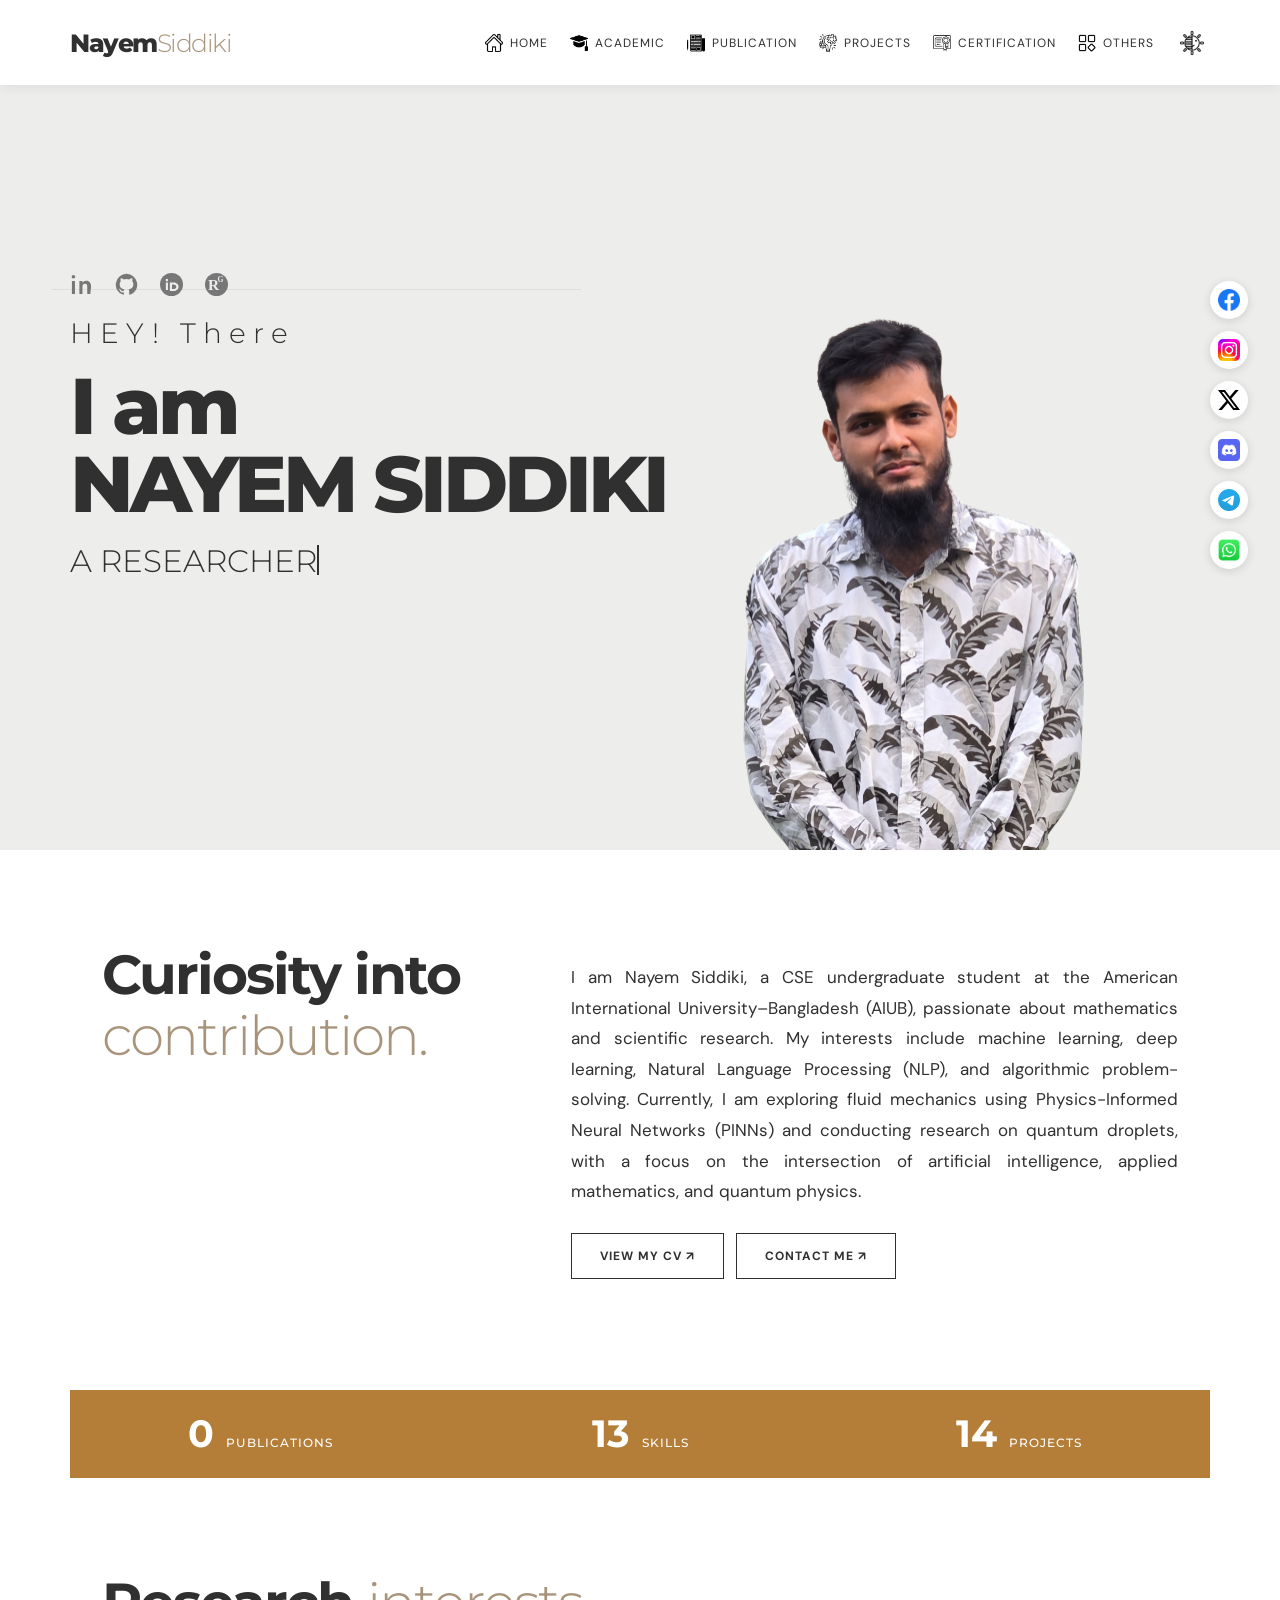
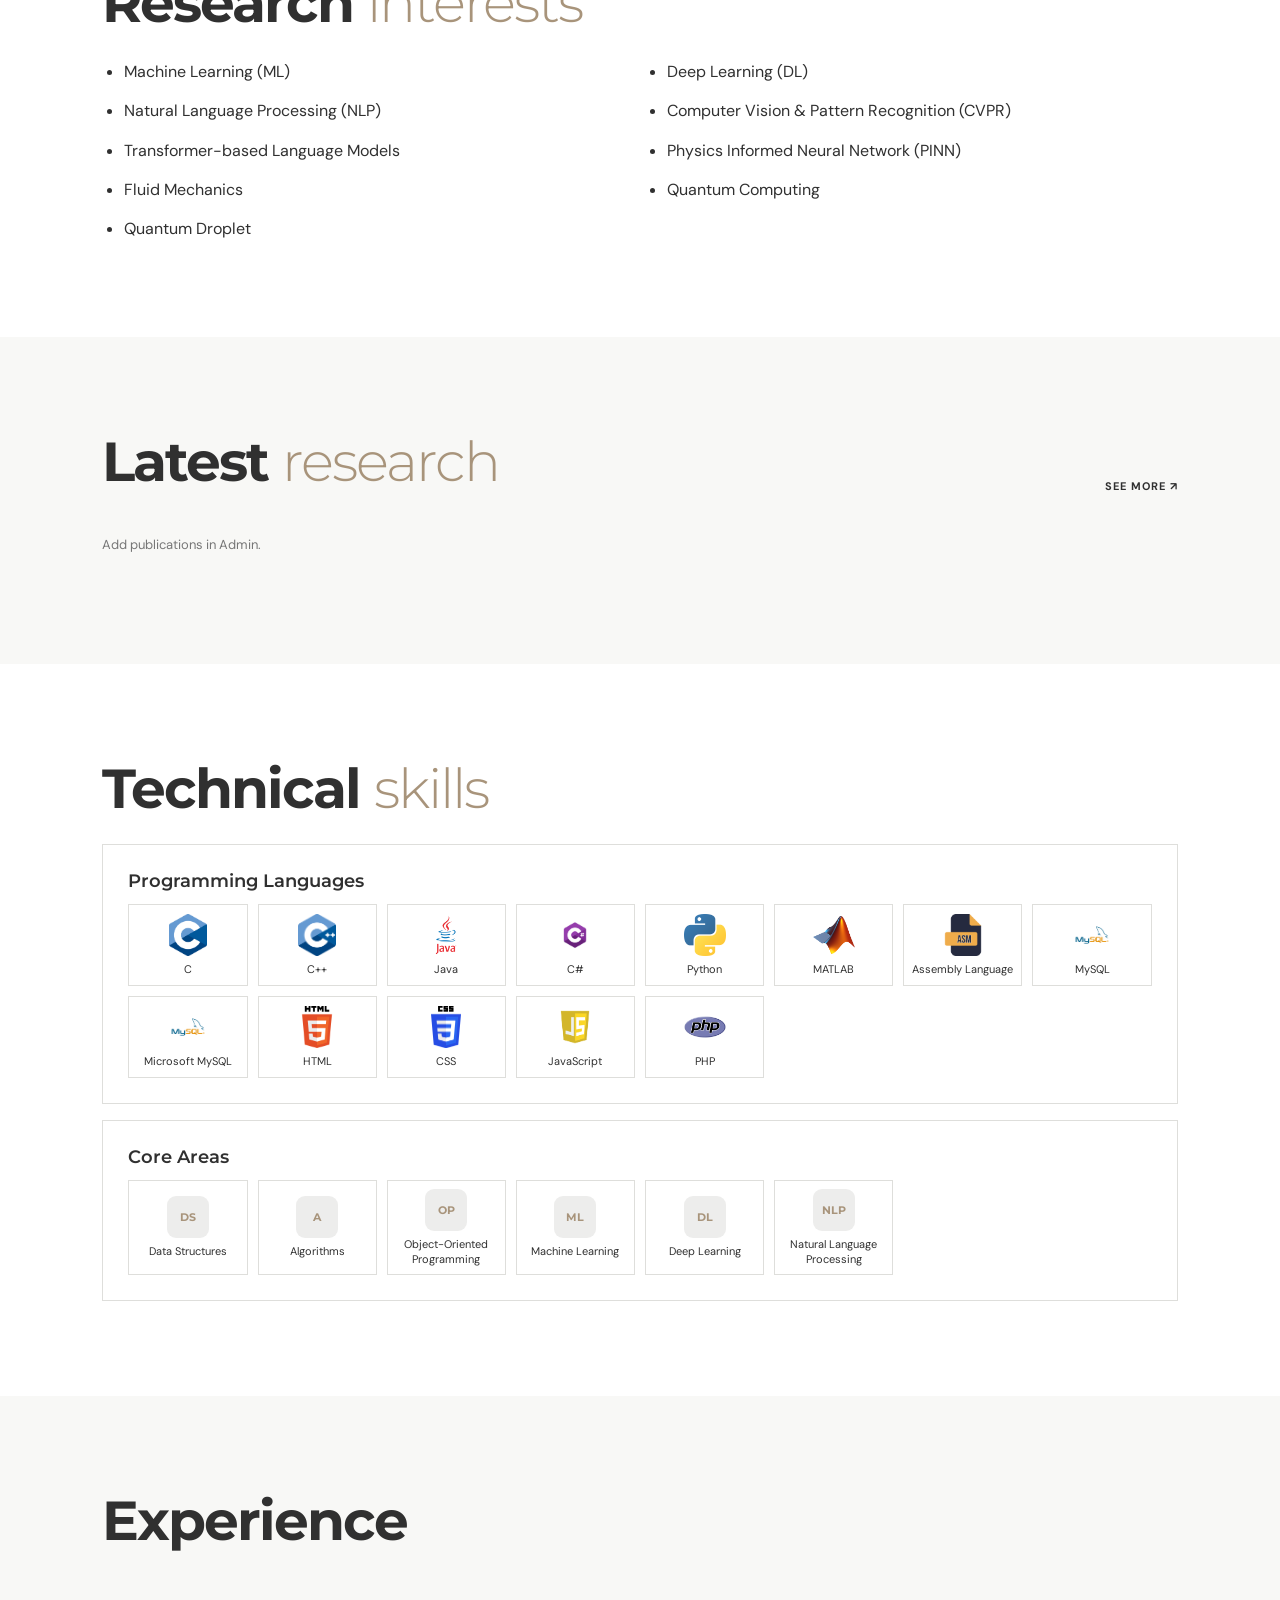
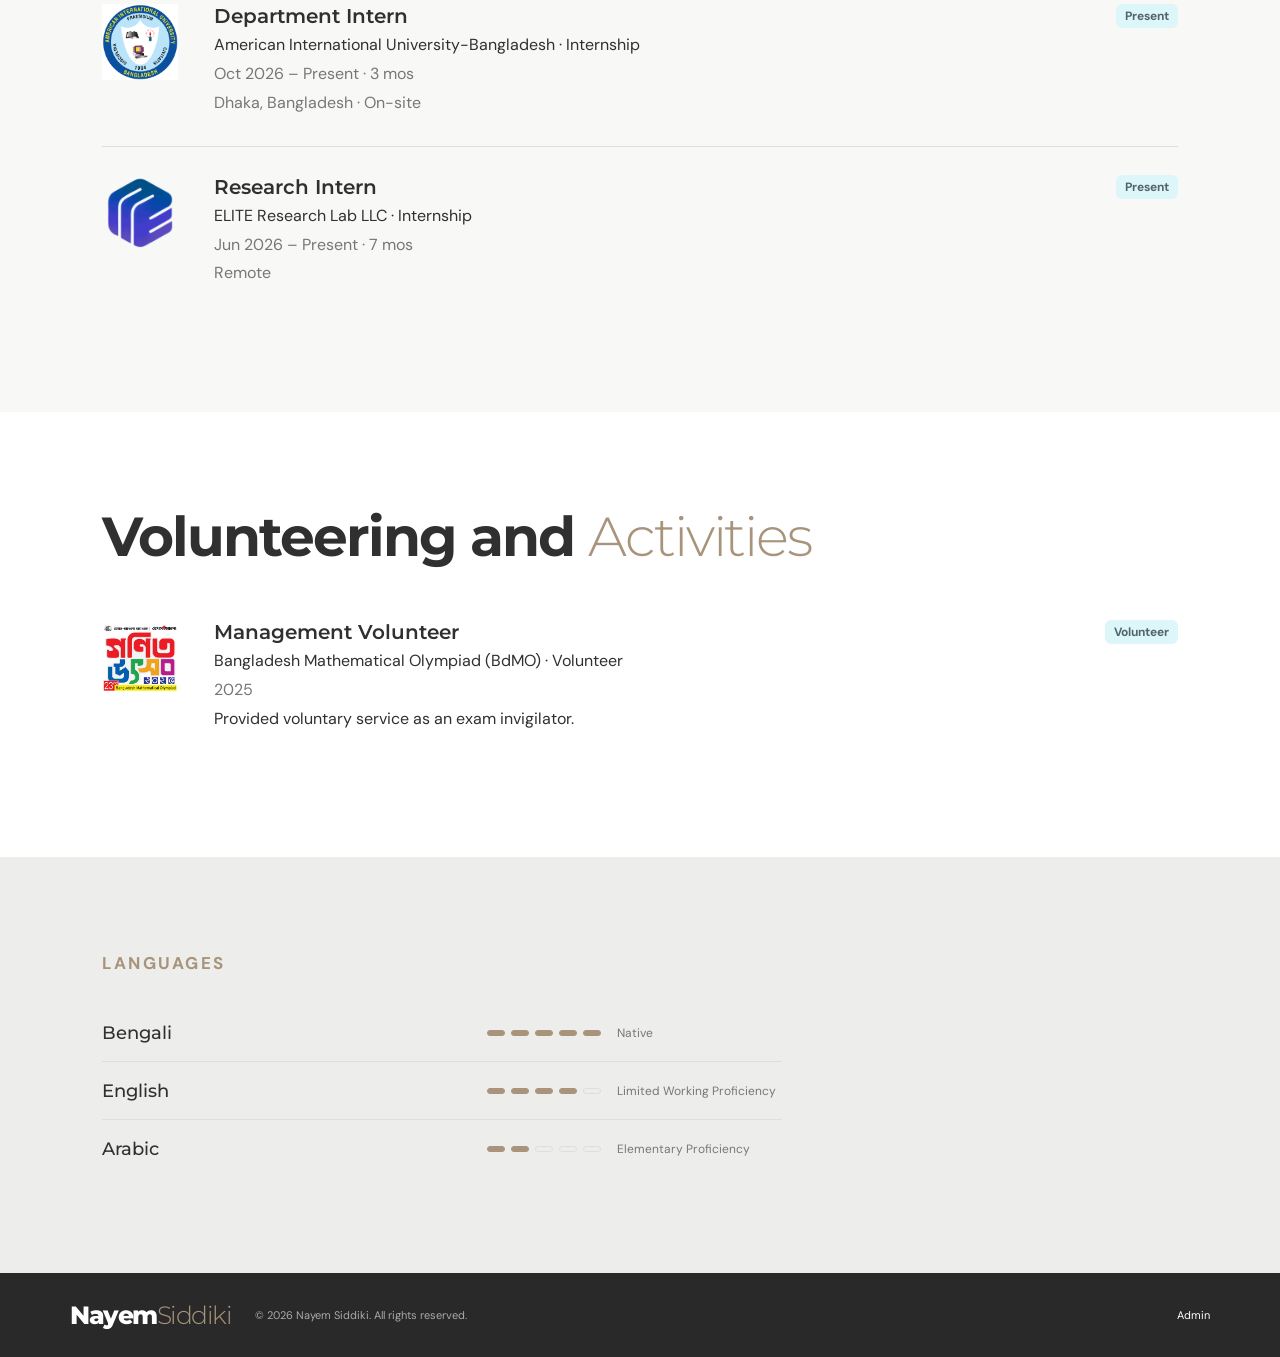
==== index.html @ 872134b0 "nav ber" ====
<!doctype html>
<html lang="en" data-theme="light">
  <head>
    <meta charset="utf-8">
    <meta name="viewport" content="width=device-width, initial-scale=1">
    <title>Nayem Siddiki | Portfolio</title>
    <link href="https://fonts.googleapis.com/css2?family=DM+Sans:wght@400;500;600;700&family=Montserrat:wght@300;400;500;600;700;800&display=swap" rel="stylesheet">
    <link rel="stylesheet" href="public/style.css">
  </head>
  <body>
    <header class="head">
      <a class="logo" id="logo" href="#home">Nayem<span>Siddiki</span></a>
      <nav class="desktop" aria-label="Main navigation">
        <a href="#home"><img src="public/image/nev_bar_icon/home.png" alt="">Home</a>
        <a href="public/academic.html"><img src="public/image/nev_bar_icon/academic.png" alt="">Academic</a>
        <a href="public/publication.html"><img src="public/image/nev_bar_icon/publication.png" alt="">Publication</a>
        <a href="public/projects.html"><img src="public/image/nev_bar_icon/projects.png" alt="">Projects</a>
        <a href="public/certification.html"><img src="public/image/nev_bar_icon/certificate.png" alt="">Certification</a>
        <a href="public/contact.html"><img src="public/image/nev_bar_icon/application.png" alt="">Others</a>
      </nav>
      <button class="menu-toggle" type="button" aria-label="Open navigation menu" aria-expanded="false" aria-controls="mobile">☰</button>
      <button id="theme" type="button" aria-label="Toggle color theme"><img src="public/image/light_dark.png" alt=""></button>
      <nav id="mobile" class="mobile" aria-label="Mobile navigation">
        <a href="#home"><img src="public/image/nev_bar_icon/home.png" alt="">Home</a>
        <a href="public/academic.html"><img src="public/image/nev_bar_icon/academic.png" alt="">Academic</a>
        <a href="public/publication.html"><img src="public/image/nev_bar_icon/publication.png" alt="">Publication</a>
        <a href="public/projects.html"><img src="public/image/nev_bar_icon/projects.png" alt="">Projects</a>
        <a href="public/certification.html"><img src="public/image/nev_bar_icon/certificate.png" alt="">Certification</a>
        <a href="public/contact.html"><img src="public/image/nev_bar_icon/application.png" alt="">Others</a>
      </nav>
    </header>

    <main>
      <section class="hero" id="home">
        <div class="triangle"></div>
        <div class="heroText">
          <div id="professionalSocial" class="professional-social" aria-label="Professional profiles"></div>
          <p class="eyebrow">HEY! There</p>
          <h1>I am <span id="name">NAYEM SIDDIKI</span></h1>
          <p class="role">A <span id="role"> RESEARCHER</span><i></i></p>
          <!--<a class="outline" href="public/contact.html">CONTACT ME</a>-->
        </div>
        <div id="portrait" class="portrait">
          <div class="placeholder">ADD YOUR<br>PHOTO<small>public/image/profile.jpg</small></div>
        </div>
        <nav id="heroSocial" class="social" aria-label="Social media links"></nav>
      </section>

      <section class="section" id="introduction">
        <!-- 01 / INTRODUCTION -->
        <div class="split">
          <h2>Curiosity into<br><em>contribution.</em></h2>
          <div>
            <p id="intro" class="lead">I am a researcher interested in machine learning, natural language processing, and data-driven problem solving.</p>
            <p class="intro-actions">
              <a class="outline" id="cv" href="assets/cv.pdf">VIEW MY CV ↗</a>
              <a class="outline" href="public/contact.html">CONTACT ME ↗</a>
            </p>
          </div>
        </div>
      </section>

      <section class="portfolio-stats" aria-label="Portfolio statistics">
        <div class="portfolio-stat"><strong id="publicationCount" data-count="0">0</strong><span>Publications</span></div>
        <div class="portfolio-stat"><strong id="skillCount" data-count="0">0</strong><span>Skills</span></div>
        <div class="portfolio-stat"><strong id="projectCount" data-count="0">0</strong><span>Projects</span></div>
      </section>

      <section class="section" id="research-interests">
        <h2>Research <em>interests</em></h2>
        <ul class="interest-list">
          <li>Machine Learning (ML)</li>
          <li>Deep Learning (DL)</li>
          <li>Natural Language Processing (NLP)</li>
          <li>Computer Vision &amp; Pattern Recognition (CVPR)</li>
          <li>Transformer-based Language Models</li>
          <li>Physics Informed Neural Network (PINN)</li>
          <li>Fluid Mechanics</li>
          <li>Quantum Computing</li>
          <li>Quantum Droplet</li>
        </ul>
      </section>

      <section class="section soft" id="recent-work">
        <div class="secthead">
          <h2>Latest <em>research</em></h2>
          <a href="public/publication.html">SEE MORE ↗</a>
        </div>
        <div id="latest" class="cards"></div>
      </section>

      <section class="section" id="technical-skills">
        <!-- 05 / TOOLKIT -->
        <h2>Technical <em>skills</em></h2>
        <div id="skills" class="skill-groups"></div>
      </section>

      <section class="section soft" id="experience">
        <h2>Experience</h2>
        <div id="experienceItems" class="experience-list"></div>
      </section>

      <section class="section" id="volunteering">
        <h2>Volunteering and <em>Activities</em></h2>
        <div id="volunteeringItems" class="experience-list"></div>
      </section>

      <section class="section languages-section" id="languages" aria-label="Languages">
        <label>LANGUAGES</label>
        <div class="language-list">
          <article class="language-row">
            <h3>Bengali</h3>
            <div class="language-rating">
              <div class="language-dots" role="img" aria-label="5 out of 5">
                <span class="filled"></span><span class="filled"></span><span class="filled"></span><span class="filled"></span><span class="filled"></span>
              </div>
              <span class="language-proficiency">Native</span>
            </div>
          </article>
          <article class="language-row">
            <h3>English</h3>
            <div class="language-rating">
              <div class="language-dots" role="img" aria-label="4 out of 5">
                <span class="filled"></span><span class="filled"></span><span class="filled"></span><span class="filled"></span><span></span>
              </div>
              <span class="language-proficiency">Limited Working Proficiency</span>
            </div>
          </article>
          <article class="language-row">
            <h3>Arabic</h3>
            <div class="language-rating">
              <div class="language-dots" role="img" aria-label="2 out of 5">
                <span class="filled"></span><span class="filled"></span><span></span><span></span><span></span>
              </div>
              <span class="language-proficiency">Elementary Proficiency</span>
            </div>
          </article>
        </div>
      </section>
    </main>

    <footer>
      <a class="logo" id="footerLogo" href="#home">Nayem<span>Siddiki</span></a>
      <p id="copy">© Portfolio. All rights reserved.</p>
      <a href="public/admin.html">Admin</a>
    </footer>
    <script src="public/data.js"></script><script src="public/app.js"></script>
  </body>
</html>
---- public/style.css ----
:root {
  --ink: #303030;
  --muted: #777;
  --paper: #ededec;
  --soft: #f8f8f6;
  --accent: #a8947b;
  --line: #dededb;
  --surface: #fff;
  --dark: #292929
}

html[data-theme=dark] {
  --ink: #eee;
  --muted: #aaa;
  --paper: #202120;
  --soft: #252625;
  --accent: #c5ad8d;
  --line: #41413f;
  --surface: #2d2e2c;
  --dark: #171817
}

* {
  box-sizing: border-box
}

img {
  max-width: 100%
}

html {
  scroll-behavior: smooth
}

body {
  margin: 0;
  background: var(--surface);
  color: var(--ink);
  font-family: 'DM Sans', sans-serif
}

a {
  color: inherit;
  text-decoration: none
}

button,
input,
textarea {
  font: inherit
}

.head {
  height: 85px;
  position: fixed;
  inset: 0 0 auto;
  z-index: 5;
  padding: 0 5.5%;
  background: var(--surface);
  box-shadow: 0 2px 12px #0001;
  display: flex;
  align-items: center;
  justify-content: space-between
}

.logo {
  font: 800 25px Montserrat;
  letter-spacing: -1.5px
}

.logo span {
  font-weight: 300;
  color: var(--accent)
}

.desktop {
  display: flex;
  gap: 22px;
  margin-left: auto;
  margin-right: 20px
}

.desktop a {
  font-size: 12px;
  letter-spacing: 1px;
  text-transform: uppercase;
  display: inline-flex;
  align-items: center;
  gap: 7px
}

.desktop a img,
.mobile a img {
  width: 18px;
  height: 18px;
  object-fit: contain;
  flex: 0 0 auto
}

html[data-theme=dark] .desktop a img,
html[data-theme=dark] .mobile a img,
html[data-theme=dark] .head #theme img {
  filter: invert(1)
}

.head button {
  background: none;
  color: var(--ink);
  border: 0;
  cursor: pointer;
  font-size: 22px
}

.head #theme img {
  display: block;
  width: 24px;
  height: 24px;
  object-fit: contain
}

.menu-toggle {
  display: none;
  align-items: center;
  justify-content: center;
  width: 40px;
  height: 40px;
  padding: 0;
  font-size: 24px !important
}

.mobile {
  display: none
}

.mobile a {
  font-size: 12px;
  text-transform: uppercase;
  letter-spacing: 1px;
  display: flex;
  align-items: center;
  gap: 9px
}

.hero {
  min-height: 720px;
  height: 100vh;
  max-height: 850px;
  background: var(--paper);
  position: relative;
  display: flex;
  align-items: center;
  overflow: hidden;
  padding: 110px 5.5% 65px
}

.triangle {
  position: absolute;
  left: 4%;
  top: 34%;
  width: 530px;
  height: 440px;
  border: 1px solid var(--line);
  clip-path: polygon(0 0, 100% 0, 50% 100%)
}

.heroText {
  z-index: 2;
  width: 60%
}

.eyebrow {
  font: 300 clamp(18px, 2.2vw, 30px) Montserrat;
  letter-spacing: 7px;
  margin: 0 0 17px
}

.hero h1 {
  font: 800 clamp(48px, 6.2vw, 90px)/.98 Montserrat;
  letter-spacing: -4px;
  margin: 0 0 20px
}

.hero h1 span {
  display: block
}

.role {
  font: 300 clamp(17px, 2.4vw, 34px) Montserrat;
  margin: 0 0 42px;
  white-space: nowrap
}

.role i {
  display: inline-block;
  width: 2px;
  height: 1em;
  background: var(--ink);
  vertical-align: -.1em;
  animation: blink 1s steps(2, start) infinite
}

@keyframes blink {
  to {
    visibility: hidden
  }
}

.outline {
  display: inline-block;
  border: 1px solid var(--ink);
  padding: 14px 28px;
  font-size: 12px;
  letter-spacing: 1px;
  font-weight: 700
}

.outline:hover {
  background: var(--ink);
  color: var(--surface)
}

.caption {
  font-size: 11px;
  letter-spacing: 1px;
  color: var(--muted);
  margin-top: 30px
}

.portrait {
  position: absolute;
  right: 12%;
  bottom: 0;
  width: 35%;
  height: 83%;
  display: flex;
  align-items: flex-end;
  justify-content: center
}

.portrait img {
  width: 100%;
  height: 100%;
  object-fit: contain;
  object-position: bottom
}

.placeholder {
  width: 80%;
  height: 75%;
  background: #ddd;
  border: 1px dashed #aaa;
  display: grid;
  place-content: center;
  text-align: center;
  font: 700 22px Montserrat;
  color: #888;
  letter-spacing: 2px
}

.placeholder small {
  font: 12px 'DM Sans';
  letter-spacing: 0;
  margin-top: 15px
}

.social {
  position: absolute;
  z-index: 3;
  top: 50%;
  right: 2.5%;
  transform: translateY(-50%);
  display: flex;
  flex-direction: column;
  gap: 12px
}

.social-link {
  width: 38px;
  height: 38px;
  display: grid;
  place-items: center;
  border-radius: 50%;
  background: var(--surface);
  box-shadow: 0 2px 10px #0002;
  transition: transform .2s ease, opacity .2s ease
}

.social-link img {
  width: 22px;
  height: 22px;
  object-fit: contain
}

html[data-theme=dark] .social-icon-x {
  filter: invert(1)
}

.social-link:not(.is-unavailable):hover {
  transform: translateX(-4px)
}

.social-link.is-unavailable {
  opacity: .35
}

.professional-social {
  display: flex;
  align-items: center;
  gap: 22px;
  margin-bottom: 20px;
  color: var(--muted)
}

.professional-social a {
  display: inline-flex;
  align-items: center;
  justify-content: center;
  color: inherit;
  line-height: 1;
  text-decoration: none;
  transition: opacity .2s ease, transform .2s ease
}

.professional-social svg {
  display: block;
  width: 23px;
  height: 23px;
  color: var(--muted);
}

.professional-social a:hover {
  opacity: .72;
  transform: translateY(-2px)
}

.section {
  padding: 95px 8%
}

.soft {
  background: var(--soft)
}

.languages-section {
  background: var(--paper);
  display: grid;
  grid-template-columns: minmax(0, 1fr) minmax(300px, .8fr);
  column-gap: 8%;
  align-items: center
}

.languages-section>label {
  grid-column: 1;
  grid-row: 1;
  margin-bottom: 24px;
  font-size: 22px
}

.language-heading {
  grid-column: 1;
  grid-row: 2;
  margin: 0
}

.language-heading h2 {
  max-width: 460px;
  margin: 0;
  font-size: clamp(38px, 4vw, 50px)
}

.language-heading h2 em {
  font-size: .78em
}

.language-list {
  grid-column: 1 / -1;
  grid-row: 2;
  width: 100%;
  max-width: 680px
}

.language-row {
  display: grid;
  grid-template-columns: minmax(120px, 1fr) auto;
  align-items: center;
  gap: 28px;
  min-height: 58px;
  border-bottom: 1px solid var(--line)
}

.language-row:last-child {
  border-bottom: 0
}

.language-row h3 {
  margin: 0;
  color: var(--ink);
  font: 500 18px Montserrat
}

.language-rating {
  display: flex;
  align-items: center;
  gap: 16px
}

.language-dots {
  display: flex;
  align-items: center;
  gap: 6px
}

.language-proficiency {
  min-width: 165px;
  color: var(--muted);
  font-size: 12px
}

.language-dots span {
  display: block;
  width: 18px;
  height: 6px;
  border: 1px solid var(--line);
  border-radius: 999px;
  background: transparent
}

.language-dots span.filled {
  border-color: var(--accent);
  background: var(--accent)
}

.section>label,
.contact label:first-child {
  font-size: 10px;
  letter-spacing: 2.5px;
  font-weight: 700;
  color: var(--accent);
  display: block;
  margin-bottom: 30px
}

.languages-section>label {
  font-size: 17px
}

.split {
  display: grid;
  grid-template-columns: minmax(0, .8fr) minmax(0, 1.2fr);
  gap: 6%
}

.split h2,
h2 {
  font: 700 clamp(34px, 4.5vw, 55px)/1.1 Montserrat;
  letter-spacing: -2px;
  margin: 0 0 25px
}

.split h2 em,
h2 em,
.contact h2 em {
  font-weight: 300;
  color: var(--accent);
  font-style: normal
}

.lead {
  font-size: 17px;
  line-height: 1.8;
  text-align: justify;
  text-justify: inter-word
}

.intro-actions {
  display: flex;
  flex-wrap: wrap;
  gap: 12px;
  margin-top: 26px
}

.accounts {
  display: grid;
  grid-template-columns: repeat(5, 1fr);
  gap: 12px
}

.interest-list {
  display: grid;
  grid-template-columns: repeat(2, minmax(0, 1fr));
  gap: 12px 32px;
  margin: 0;
  padding-left: 22px;
  line-height: 1.7
}

.account {
  display: flex;
  align-items: center;
  gap: 10px;
  padding: 17px;
  border: 1px solid var(--line);
  font-size: 12px
}

.account b {
  margin-left: auto;
  color: var(--accent)
}

.secthead {
  display: flex;
  align-items: end;
  justify-content: space-between;
  gap: 20px;
  margin-bottom: 28px
}

.secthead h2 {
  margin: 0
}

.secthead>a {
  font-size: 11px;
  font-weight: 700;
  letter-spacing: 1px
}

.cards {
  display: grid;
  grid-template-columns: repeat(2, minmax(0, 1fr));
  gap: 16px
}

.project-cards {
  grid-template-columns: repeat(3, minmax(0, 1fr))
}

.card {
  padding: 25px;
  border: 1px solid var(--line);
  background: var(--surface);
  min-width: 0
}

.card h3 {
  font: 600 18px Montserrat;
  margin: 12px 0
}

.contact-detail-card h3 {
  display: flex;
  align-items: center;
  gap: 10px
}

.contact-detail-icon {
  width: 24px;
  height: 24px;
  object-fit: contain;
  flex: 0 0 24px
}

.portfolio-stats {
  display: grid;
  grid-template-columns: repeat(3, minmax(0, 1fr));
  gap: 1px;
  margin: 0 5.5%;
  background: #b47e38;
  border: 1px solid #b47e38
}

.portfolio-stat {
  display: flex;
  align-items: baseline;
  justify-content: center;
  gap: 12px;
  padding: 24px 16px;
  background: #b47e38
}

.portfolio-stat strong {
  font: 700 clamp(24px, 3vw, 38px)/1 Montserrat;
  color: var(--surface)
}

.portfolio-stat span {
  font: 500 12px Montserrat;
  letter-spacing: 1px;
  text-transform: uppercase;
  color: var(--surface)
}

.card p {
  font-size: 13px;
  line-height: 1.8;
  color: var(--muted)
}

.card .meta {
  font-size: 12px;
  margin: 4px 0
}

.skill-card h3 {
  margin-top: 0
}

.skill-groups {
  display: grid;
  grid-template-columns: minmax(0, 1fr);
  grid-auto-flow: row;
  gap: 16px
}

#technical-skills .skill-card {
  width: 100%;
  grid-column: 1 / -1
}

.skill-logos {
  display: grid;
  grid-template-columns: repeat(8, minmax(0, 1fr));
  gap: 10px
}

.skill-item {
  display: flex;
  min-width: 0;
  min-height: 82px;
  flex-direction: column;
  align-items: center;
  justify-content: center;
  gap: 6px;
  padding: 8px 5px;
  border: 1px solid var(--line);
  font-size: 11px;
  line-height: 1.3;
  text-align: center
}

.skill-item img,
.skill-mark {
  flex: 0 0 42px;
  width: 42px;
  height: 42px;
  object-fit: contain
}

.skill-mark {
  display: grid;
  place-items: center;
  border-radius: 9px;
  background: var(--paper);
  color: var(--accent);
  font: 700 11px Montserrat
}

.experience-item {
  display: grid;
  grid-template-columns: 88px minmax(0, 1fr);
  gap: 24px;
  padding: 28px 0;
  border-bottom: 1px solid var(--line)
}

.experience-item:last-child {
  border-bottom: 0
}

.experience-logo {
  width: 76px;
  height: 76px;
  object-fit: contain
}

.experience-wordmark {
  display: flex;
  align-items: center;
  justify-content: center;
  font-size: 11px;
  font-weight: 700;
  letter-spacing: -.5px
}

.experience-wordmark strong {
  margin-left: 2px;
  padding: 1px 3px;
  border-radius: 3px;
  background: #d64977;
  color: white;
  font-size: 9px
}

.experience-details {
  position: relative;
  padding-right: 100px
}

.experience-details h3 {
  margin: 0 0 4px;
  font: 600 20px Montserrat
}

.experience-details p {
  margin: 3px 0;
  line-height: 1.6
}

.experience-organization {
  color: var(--ink)
}

.experience-meta {
  color: var(--muted)
}

.experience-status {
  position: absolute;
  top: 0;
  right: 0;
  padding: 4px 9px;
  border-radius: 6px;
  background: #ddf6fa;
  color: #52636a;
  font-size: 12px;
  font-weight: 700
}

.gallery {
  display: flex;
  overflow-x: auto;
  gap: 8px;
  margin: -25px -25px 20px
}

.gallery img {
  min-width: 100%;
  width: 100%;
  height: 185px;
  object-fit: cover
}

.gallery.certificate-gallery img {
  height: auto;
  max-height: 360px;
  object-fit: contain;
  background: var(--soft)
}

.project-carousel {
  position: relative;
  height: 220px;
  margin: -25px -25px 20px;
  background: var(--soft);
  display: flex;
  align-items: center;
  justify-content: center;
  overflow: hidden
}

.project-carousel .carousel-image {
  width: 100%;
  height: 100%;
  object-fit: contain
}

.carousel-button {
  position: absolute;
  z-index: 1;
  top: 50%;
  transform: translateY(-50%);
  width: 38px;
  height: 48px;
  border: 0;
  border-radius: 4px;
  background: #111a;
  color: white;
  font-size: 30px;
  line-height: 1;
  cursor: pointer
}

.carousel-button:hover,
.carousel-button:focus-visible {
  background: #111d
}

.carousel-button.previous { left: 10px }
.carousel-button.next { right: 10px }

.carousel-count {
  position: absolute;
  right: 10px;
  bottom: 9px;
  padding: 4px 8px;
  border-radius: 3px;
  background: #111a;
  color: white;
  font-size: 11px
}

.pill {
  font-size: 10px;
  color: var(--accent);
  text-transform: uppercase;
  letter-spacing: 1px
}

.project-details {
  margin: 12px 0 20px;
  padding-left: 20px;
  color: var(--muted);
  font-size: 13px;
  line-height: 1.7
}

.project-details li + li {
  margin-top: 5px
}

.card a {
  font-size: 11px;
  font-weight: 700
}

.card a.project-link,
.card a.credential-link {
  display: inline-flex;
  align-items: center;
  margin-top: 8px;
  padding: 11px 16px;
  border: 1px solid var(--ink);
  color: var(--ink);
  font-size: 10px;
  letter-spacing: .8px;
  text-transform: uppercase;
  transition: background .2s ease, color .2s ease
}

.card a.project-link:hover,
.card a.credential-link:hover {
  background: var(--ink);
  color: var(--surface)
}

.card a.project-link {
  display: flex;
  width: fit-content;
  margin: 12px 0 0 auto;
  border-color: var(--accent);
  background: var(--accent);
  color: var(--dark);
  border-radius: 4px
}

.card a.credential-link {
  display: flex;
  width: fit-content;
  margin: 12px 0 0 auto;
  border-color: var(--accent);
  background: var(--accent);
  color: var(--dark);
  border-radius: 4px
}

.card a.project-link:hover {
  border-color: var(--ink);
  background: var(--ink);
  color: var(--surface)
}

.card a.credential-link:hover {
  border-color: var(--ink);
  background: var(--ink);
  color: var(--surface)
}

.empty {
  font-size: 13px;
  color: var(--muted);
  line-height: 1.7
}

.contact {
  background: var(--dark);
  color: #fff;
  padding: 80px 8%;
  display: grid;
  grid-template-columns: 1fr 1fr;
  gap: 10%
}

.contact h2 {
  font-size: 50px
}

.contact p {
  color: #aaa
}

.contact form {
  display: flex;
  flex-direction: column;
  gap: 18px
}

.contact form label {
  display: flex;
  flex-direction: column;
  gap: 8px;
  font-size: 11px;
  letter-spacing: 1px;
  color: #ccc
}

.contact input,
.contact textarea {
  background: transparent;
  border: 0;
  border-bottom: 1px solid #555;
  padding: 12px 0;
  color: white;
  outline: none
}

.solid {
  align-self: flex-start;
  border: 0;
  padding: 15px 22px;
  background: #e9e4dc;
  font-size: 10px;
  letter-spacing: 1px;
  font-weight: 700;
  cursor: pointer
}

footer {
  background: var(--dark);
  color: white;
  padding: 24px 5.5%;
  display: flex;
  align-items: center;
  gap: 24px;
  font-size: 11px
}

footer p {
  margin-right: auto;
  color: #aaa
}

.footer-social {
  display: flex;
  gap: 18px;
  text-transform: capitalize
}

.footer-social a {
  color: #aaa
}

.footer-social a:hover {
  color: white
}

.pagehero {
  padding: 150px 8% 60px;
  background: var(--paper)
}

.pagehero h1 {
  font: 700 clamp(40px, 6vw, 68px) Montserrat;
  margin: 0
}

.pagehero em {
  font-weight: 300;
  color: var(--accent)
}

.pagecontent {
  padding: 70px 8%
}

.education-list {
  display: flex;
  flex-direction: column
}

.education-record {
  display: grid;
  grid-template-columns: 90px minmax(0, 1fr);
  gap: 24px;
  padding: 28px 0;
  border-bottom: 1px solid var(--line)
}

.education-record:last-child {
  border-bottom: 0
}

.education-logo {
  width: 82px;
  height: 82px;
  object-fit: contain
}

.education-details h2 {
  margin: 0 0 8px;
  font: 600 21px Montserrat;
  letter-spacing: -.4px
}

.education-details p {
  margin: 4px 0;
  font-size: 14px;
  line-height: 1.6
}

.education-degree {
  color: var(--ink)
}

.education-date {
  color: var(--muted)
}

.education-result {
  color: var(--muted);
  font-weight: 600
}

.subhead {
  font: 700 28px Montserrat;
  margin: 40px 0 20px
}

.contactpage {
  display: grid;
  grid-template-columns: minmax(0, .85fr) minmax(0, 1.15fr);
  align-items: start;
  gap: clamp(36px, 8vw, 110px);
  max-width: 1120px;
  margin: 0 auto
}

.contactpage {
  margin-top: 70px
}

.contact-copy {
  padding-top: 16px
}

.contact-copy>label {
  display: block;
  margin-bottom: 20px;
  color: var(--accent);
  font-size: 10px;
  font-weight: 700;
  letter-spacing: 2.5px
}

.contact-copy h2 {
  max-width: 440px;
  font-size: clamp(32px, 4vw, 48px)
}

.contact-copy p {
  max-width: 460px;
  color: var(--muted);
  font-size: 15px;
  line-height: 1.8
}

.contact-email:empty {
  display: none
}

.contact-form {
  display: flex;
  flex-direction: column;
  gap: 10px;
  padding: clamp(22px, 4vw, 38px);
  border: 1px solid var(--line);
  background: var(--soft)
}

.contact-form label {
  margin-top: 8px;
  color: var(--ink);
  font-size: 12px;
  font-weight: 600
}

.contact-form input,
.contact-form textarea {
  width: 100%;
  padding: 12px 14px;
  border: 1px solid var(--line);
  border-radius: 2px;
  background: var(--surface);
  color: var(--ink);
  outline: none
}

.contact-form input:focus,
.contact-form textarea:focus {
  border-color: var(--accent)
}

.contact-form textarea {
  min-height: 150px;
  resize: vertical
}

.contact-form .solid {
  margin-top: 12px
}

.contact-status {
  min-height: 1.5em;
  margin: 0;
  color: var(--muted);
  font-size: 13px
}

@media(max-width:1000px) {
  .desktop {
    gap: 10px
  }

  .desktop a {
    font-size: 11px
  }

  .heroText {
    width: 65%
  }

  .portrait {
    right: 4%;
    width: 39%
  }

  .accounts {
    grid-template-columns: repeat(3, 1fr)
  }
}

@media(max-width:900px) {
  .desktop {
    display: none
  }

  .menu-toggle {
    display: inline-flex
  }

  .mobile.is-open {
    display: flex;
    position: absolute;
    top: 100%;
    left: 0;
    right: 0;
    flex-direction: column;
    gap: 0;
    padding: 8px 6% 14px;
    background: var(--surface);
    box-shadow: 0 6px 14px #0001;
    white-space: normal
  }

  .mobile a {
    padding: 12px 0;
    border-top: 1px solid var(--line)
  }

  .head {
    height: 72px;
    padding: 0 6%
  }

  .hero {
    min-height: 680px
  }

  .languages-section {
    grid-template-columns: minmax(0, 1fr) minmax(260px, .9fr);
    column-gap: 5%
  }

  .split {
    gap: 6%
  }
}

@media(max-width:1000px) {
  .skill-logos {
    grid-template-columns: repeat(4, minmax(0, 1fr))
  }

  .project-cards {
    grid-template-columns: repeat(2, minmax(0, 1fr))
  }
}

@media(max-width:720px) {
  .head {
    height: 72px;
    padding: 0 6%
  }

  .desktop {
    display: none
  }

  .hero {
    height: auto;
    min-height: clamp(680px, 100svh, 780px);
    padding: 125px 6% clamp(260px, 40vh, 320px);
    align-items: flex-start
  }

  .heroText {
    width: 100%
  }

  .professional-social {
    gap: 18px;
    margin-bottom: 16px
  }

  .eyebrow {
    font-size: 17px;
    letter-spacing: 4px
  }

  .hero h1 {
    font-size: clamp(42px, 11vw, 65px);
    letter-spacing: -2px
  }

  .role {
    font-size: 18px;
    white-space: normal;
    margin-bottom: 28px
  }

  .portrait {
    height: 43%;
    width: 68%;
    right: 6%
  }

  .triangle {
    left: 6%;
    top: 23%;
    width: 78%;
    height: 300px
  }

  .social {
    top: auto;
    right: 3%;
    bottom: 12%;
    transform: none;
    gap: 8px
  }

  .social-link {
    width: 30px;
    height: 30px
  }

  .social-link img {
    width: 18px;
    height: 18px
  }

  .section {
    padding: 68px 6%
  }

  .portfolio-stats {
    margin: 0 6%;
    grid-template-columns: 1fr
  }

  .portfolio-stat {
    justify-content: flex-start;
    padding: 18px 20px
  }

  .split,
  .contact,
  .contactpage {
    grid-template-columns: 1fr;
    gap: 25px
  }

  .contact-copy {
    padding-top: 0
  }

  .accounts {
    grid-template-columns: repeat(2, 1fr)
  }

  .interest-list {
    grid-template-columns: 1fr
  }

  .language-row {
    grid-template-columns: minmax(90px, 1fr) auto;
    gap: 16px
  }

  .languages-section {
    grid-template-columns: 1fr;
    row-gap: 24px
  }

  .languages-section>label,
  .language-heading,
  .language-list {
    grid-column: 1;
    grid-row: auto
  }

  .languages-section>label {
    margin-bottom: -24px
  }

  .language-rating {
    gap: 10px
  }

  .language-dots {
    gap: 8px
  }

  .language-proficiency {
    min-width: 0;
    font-size: 10px
  }

  .cards {
    grid-template-columns: 1fr
  }

  .skill-logos {
    grid-template-columns: repeat(2, minmax(0, 1fr))
  }

  .experience-item {
    grid-template-columns: 54px minmax(0, 1fr);
    gap: 14px
  }

  .experience-logo {
    width: 50px;
    height: 50px
  }

  .experience-details {
    padding-right: 0
  }

  .experience-status {
    position: static;
    display: inline-block;
    margin-bottom: 8px
  }

  .secthead {
    display: block
  }

  .secthead>a {
    display: inline-block;
    margin-top: 12px
  }

  .contact {
    padding: 65px 6%
  }

  .pagehero {
    padding: 120px 6% 50px
  }

  .pagecontent {
    padding: 60px 6%
  }

  .education-record {
    grid-template-columns: 58px minmax(0, 1fr);
    gap: 16px
  }

  .education-logo {
    width: 56px;
    height: 56px
  }

  .education-details h2 {
    font-size: 17px
  }

  .education-details p {
    font-size: 12px
  }

  footer {
    padding: 24px 6%;
    flex-wrap: wrap
  }

  footer p {
    width: 100%;
    order: 3;
    margin: 0
  }

  .footer-social {
    margin-left: auto
  }
}

@media(max-width:480px) {
  .logo {
    font-size: 22px
  }

  .hero {
    min-height: 680px;
    padding-top: 112px;
    padding-bottom: 270px
  }

  .hero h1 {
    font-size: clamp(38px, 10.5vw, 48px);
    letter-spacing: -1.7px
  }

  .portrait {
    width: 78%;
    height: 39%
  }

  .social {
    right: 4%;
    bottom: 8%;
    gap: 6px
  }

  .social-link {
    width: 28px;
    height: 28px
  }

  .section,
  .pagecontent {
    padding-left: 5%;
    padding-right: 5%
  }

  .pagehero {
    padding-left: 5%;
    padding-right: 5%
  }

  .language-row {
    grid-template-columns: 1fr;
    gap: 8px;
    padding: 14px 0
  }

  .language-rating {
    flex-wrap: wrap
  }

  .accounts {
    grid-template-columns: 1fr
  }

  .card {
    padding: 20px
  }

  .lead {
    text-align: left
  }

  .intro-actions .outline {
    padding: 12px 16px;
    font-size: 10px
  }

  .adminhead {
    gap: 10px
  }

  .wrap {
    padding: 20px 12px
  }

  .side,
  .panel {
    padding: 14px
  }
}

/* Academic timeline */
.pagecontent:has(.education-list) {
  padding: 58px max(6%, calc((100% - 1320px) / 2)) 100px;
  background: var(--surface)
}

.education-list {
  position: relative;
  max-width: 1320px;
  margin: 0 auto;
  gap: 34px
}

.education-list::before {
  content: "";
  position: absolute;
  top: 34px;
  bottom: 34px;
  left: 154px;
  width: 3px;
  border-radius: 4px;
  background: linear-gradient(to bottom, var(--accent), var(--line) 72%, transparent)
}

.education-record {
  position: relative;
  display: grid;
  grid-template-columns: 118px 72px minmax(0, 1fr);
  align-items: center;
  gap: 0;
  padding: 0;
  border: 0
}

.education-logo-wrap {
  width: 104px;
  height: 104px;
  display: grid;
  place-items: center;
  padding: 14px;
  border: 1px solid var(--line);
  border-radius: 14px;
  background: var(--soft);
  box-shadow: 0 12px 28px #00000012
}

.education-logo {
  width: 100%;
  height: 100%;
  object-fit: contain
}

.education-node {
  position: relative;
  z-index: 1;
  justify-self: center;
  width: 19px;
  height: 19px;
  border: 5px solid var(--surface);
  border-radius: 50%;
  background: var(--accent);
  box-shadow: 0 0 0 2px var(--line)
}

.education-details {
  position: relative;
  min-height: 174px;
  padding: 34px 36px 28px;
  border: 1px solid var(--line);
  border-radius: 16px;
  background: var(--soft);
  box-shadow: 0 14px 32px #0000000d
}

.education-details::before {
  content: "";
  position: absolute;
  left: -9px;
  top: 48px;
  width: 16px;
  height: 16px;
  transform: rotate(45deg);
  background: var(--soft);
  border-left: 1px solid var(--line);
  border-bottom: 1px solid var(--line)
}

.education-date {
  display: inline-block;
  margin: -48px 0 14px;
  padding: 7px 15px;
  border-radius: 999px;
  background: var(--dark);
  color: var(--surface);
  font-size: 13px;
  font-weight: 600;
  line-height: 1.2
}

.education-details h2 {
  margin: 0 0 8px;
  font: 700 clamp(19px, 2vw, 27px)/1.25 Montserrat;
  letter-spacing: -.5px
}

.education-details p {
  margin: 5px 0;
  font-size: 15px;
  line-height: 1.55
}

.education-degree { color: var(--ink) }
.education-result { color: var(--muted); font-weight: 600 }

html[data-theme=dark] .education-logo-wrap {
  box-shadow: 0 12px 28px #0005
}

html[data-theme=dark] .education-date {
  background: var(--accent);
  color: #202120
}

@media(max-width:720px) {
  .pagecontent:has(.education-list) { padding: 44px 5% 70px }
  .education-list { gap: 24px }
  .education-list::before { left: 25px; top: 30px; bottom: 30px }
  .education-record { grid-template-columns: 52px minmax(0, 1fr); align-items: start }
  .education-logo-wrap { display: none }
  .education-node { grid-column: 1; grid-row: 1; margin-top: 20px; width: 16px; height: 16px }
  .education-details { grid-column: 2; grid-row: 1; min-height: 0; padding: 25px 22px 22px }
  .education-details::before { left: -7px; top: 28px; width: 12px; height: 12px }
  .education-date { margin: -39px 0 13px; font-size: 12px }
  .education-details p { font-size: 14px }
}
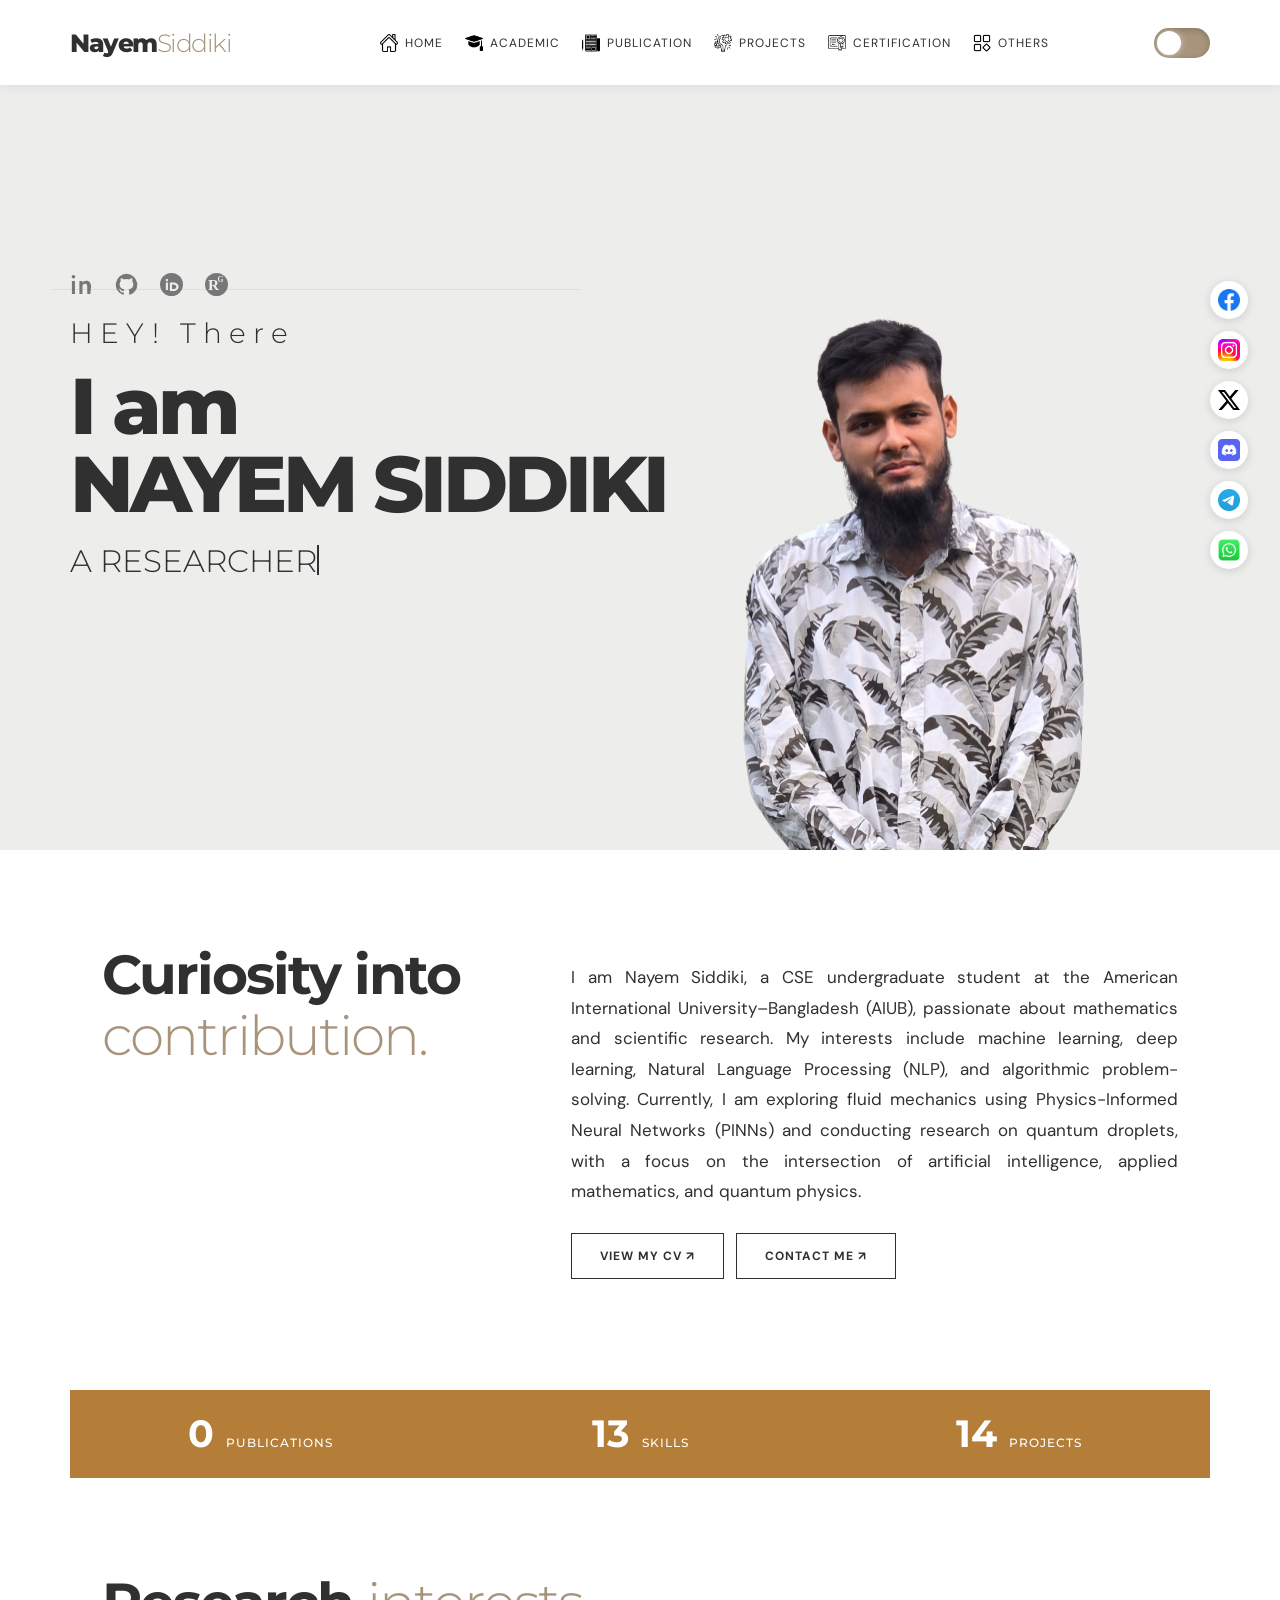
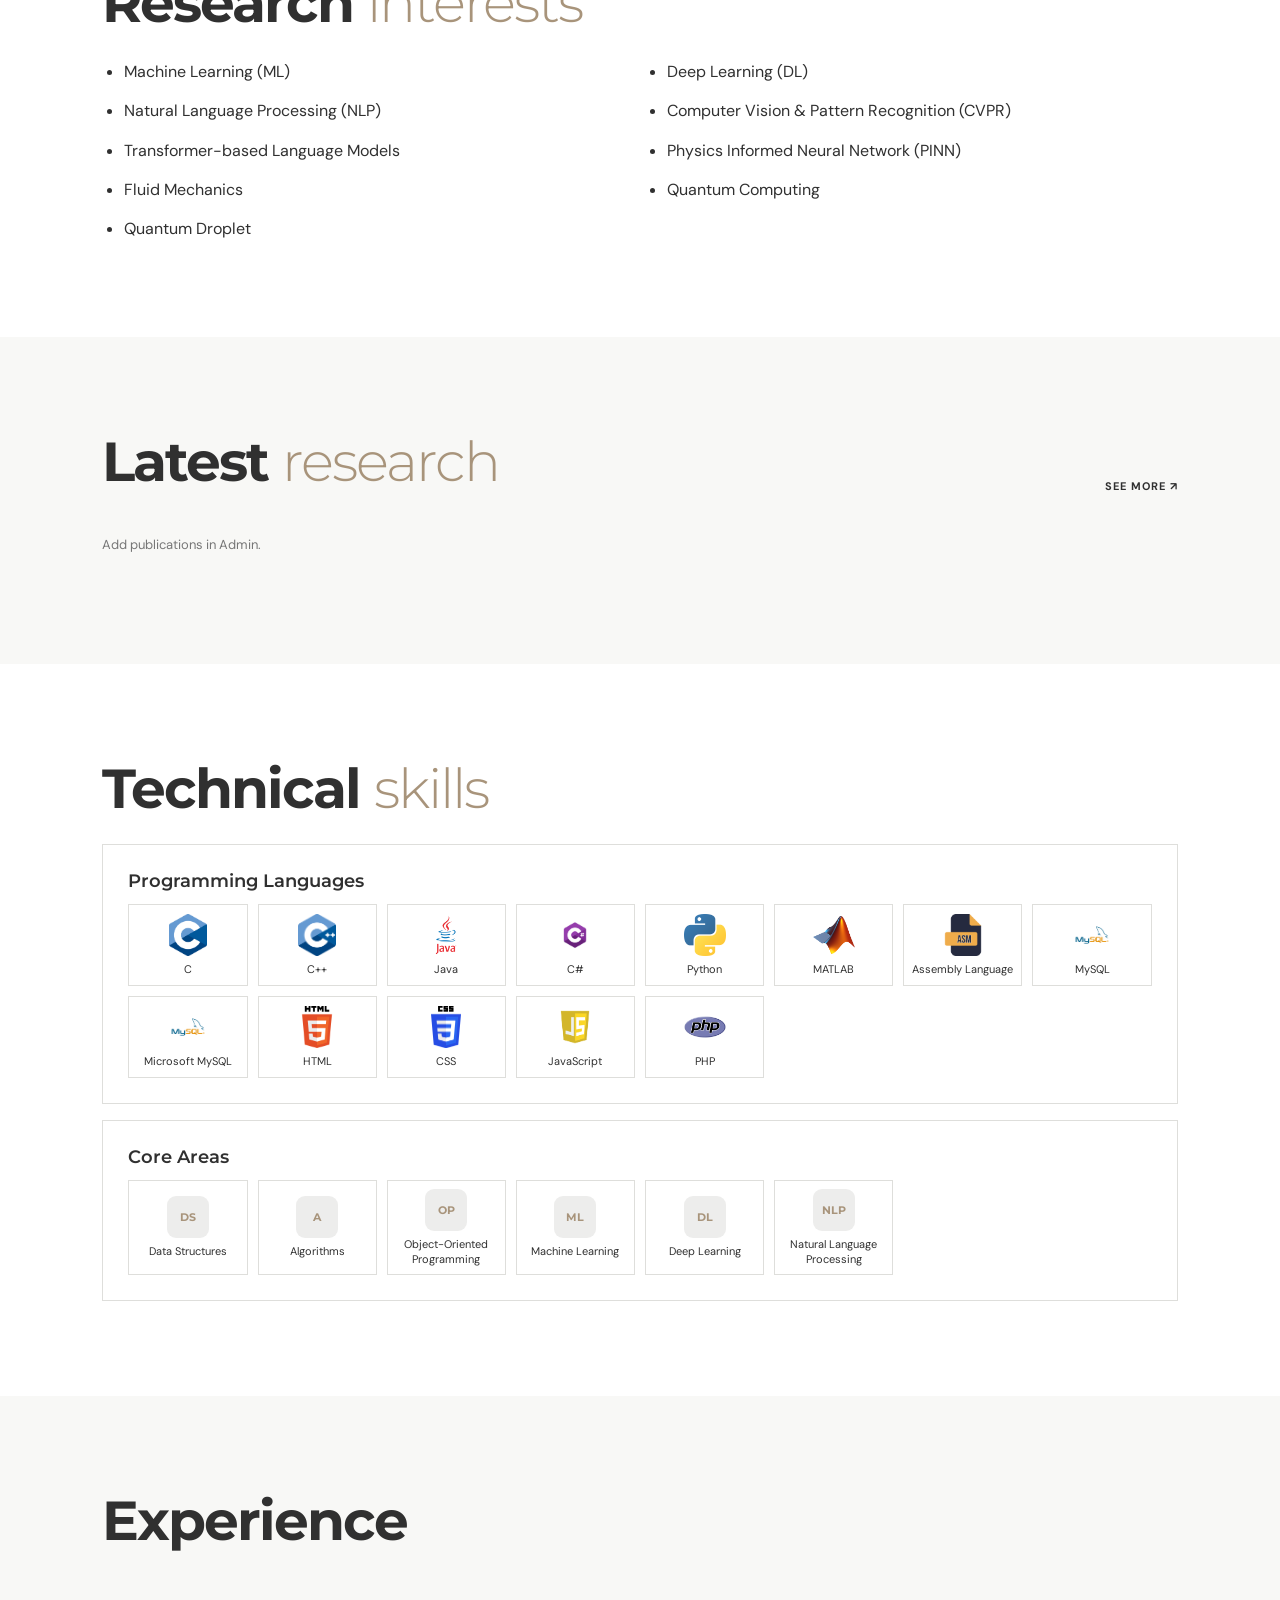
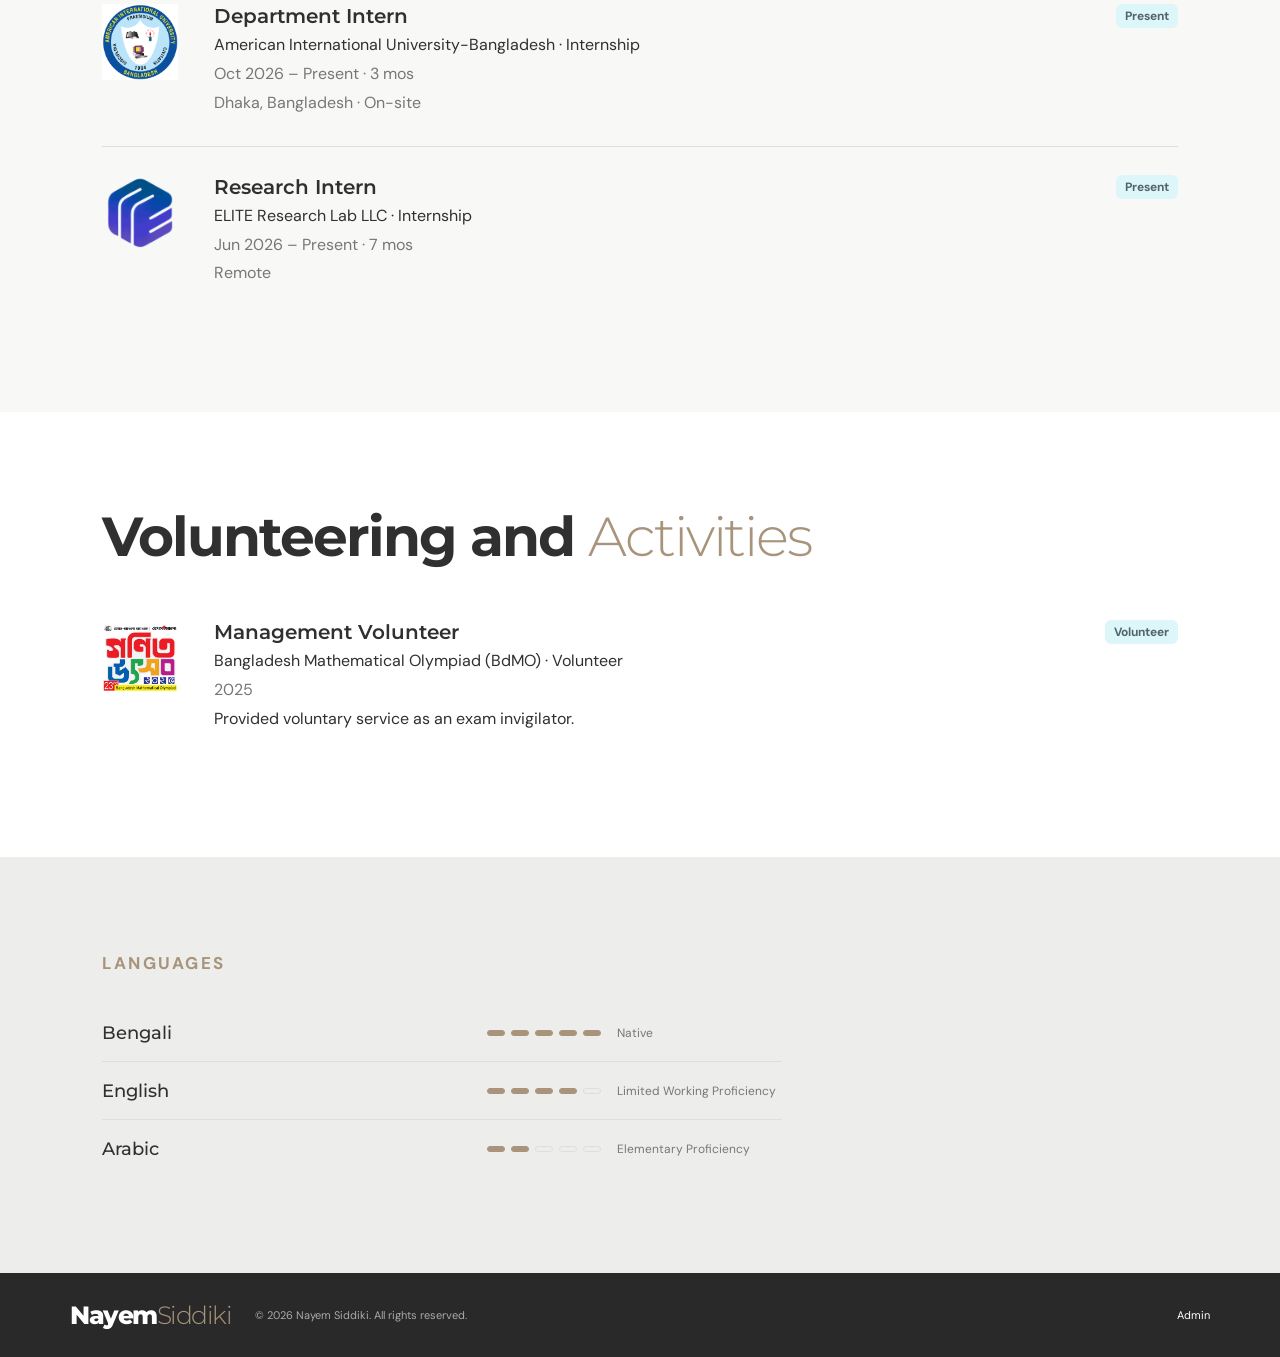
==== commit 30e0ce7a: "style changed" ====
--- a/index.html
+++ b/index.html
@@ -19,7 +19,7 @@
         <a href="public/contact.html"><img src="public/image/nev_bar_icon/application.png" alt="">Others</a>
       </nav>
       <button class="menu-toggle" type="button" aria-label="Open navigation menu" aria-expanded="false" aria-controls="mobile">☰</button>
-      <button id="theme" type="button" aria-label="Toggle color theme"><img src="public/image/light_dark.png" alt=""></button>
+      <button id="theme" class="theme-toggle" type="button" role="switch" aria-checked="false" aria-label="Toggle color theme"><span class="theme-toggle-knob"></span></button>
       <nav id="mobile" class="mobile" aria-label="Mobile navigation">
         <a href="#home"><img src="public/image/nev_bar_icon/home.png" alt="">Home</a>
         <a href="public/academic.html"><img src="public/image/nev_bar_icon/academic.png" alt="">Academic</a>
--- a/public/style.css
+++ b/public/style.css
@@ -98,8 +98,7 @@
 }
 
 html[data-theme=dark] .desktop a img,
-html[data-theme=dark] .mobile a img,
-html[data-theme=dark] .head #theme img {
+html[data-theme=dark] .mobile a img {
   filter: invert(1)
 }
 
@@ -111,11 +110,58 @@
   font-size: 22px
 }
 
-.head #theme img {
+.theme-toggle {
+  position: relative;
+  flex: 0 0 56px;
+  width: 56px;
+  height: 30px;
+  padding: 3px !important;
+  border-radius: 999px !important;
+  background: var(--accent) !important;
+  box-shadow: inset 0 2px 6px #0003;
+  transition: background .4s ease, box-shadow .4s ease
+}
+
+.theme-toggle:focus-visible {
+  outline: 2px solid var(--accent);
+  outline-offset: 3px
+}
+
+.theme-toggle-knob {
   display: block;
   width: 24px;
   height: 24px;
-  object-fit: contain
+  border-radius: 50%;
+  background: #fff;
+  box-shadow: 0 0 7px #fff8;
+  transition: transform .55s cubic-bezier(.68,-.55,.27,1.55), background .4s ease, box-shadow .4s ease
+}
+
+html[data-theme=dark] .theme-toggle {
+  background: #655c4e !important;
+  box-shadow: inset 0 2px 6px #0008, 0 0 10px #c5ad8d33
+}
+
+html[data-theme=dark] .theme-toggle-knob {
+  transform: translateX(26px);
+  background: #e5d5ad;
+  box-shadow: 0 0 8px #e5d5ad, 0 0 16px #c5ad8d80
+}
+
+.theme-particle {
+  position: absolute;
+  z-index: 2;
+  left: 50%;
+  top: 50%;
+  width: 5px;
+  height: 5px;
+  border-radius: 50%;
+  pointer-events: none;
+  animation: theme-particle .8s ease-out forwards
+}
+
+@keyframes theme-particle {
+  to { opacity: 0; transform: translate(var(--x), var(--y)) scale(0) }
 }
 
 .menu-toggle {
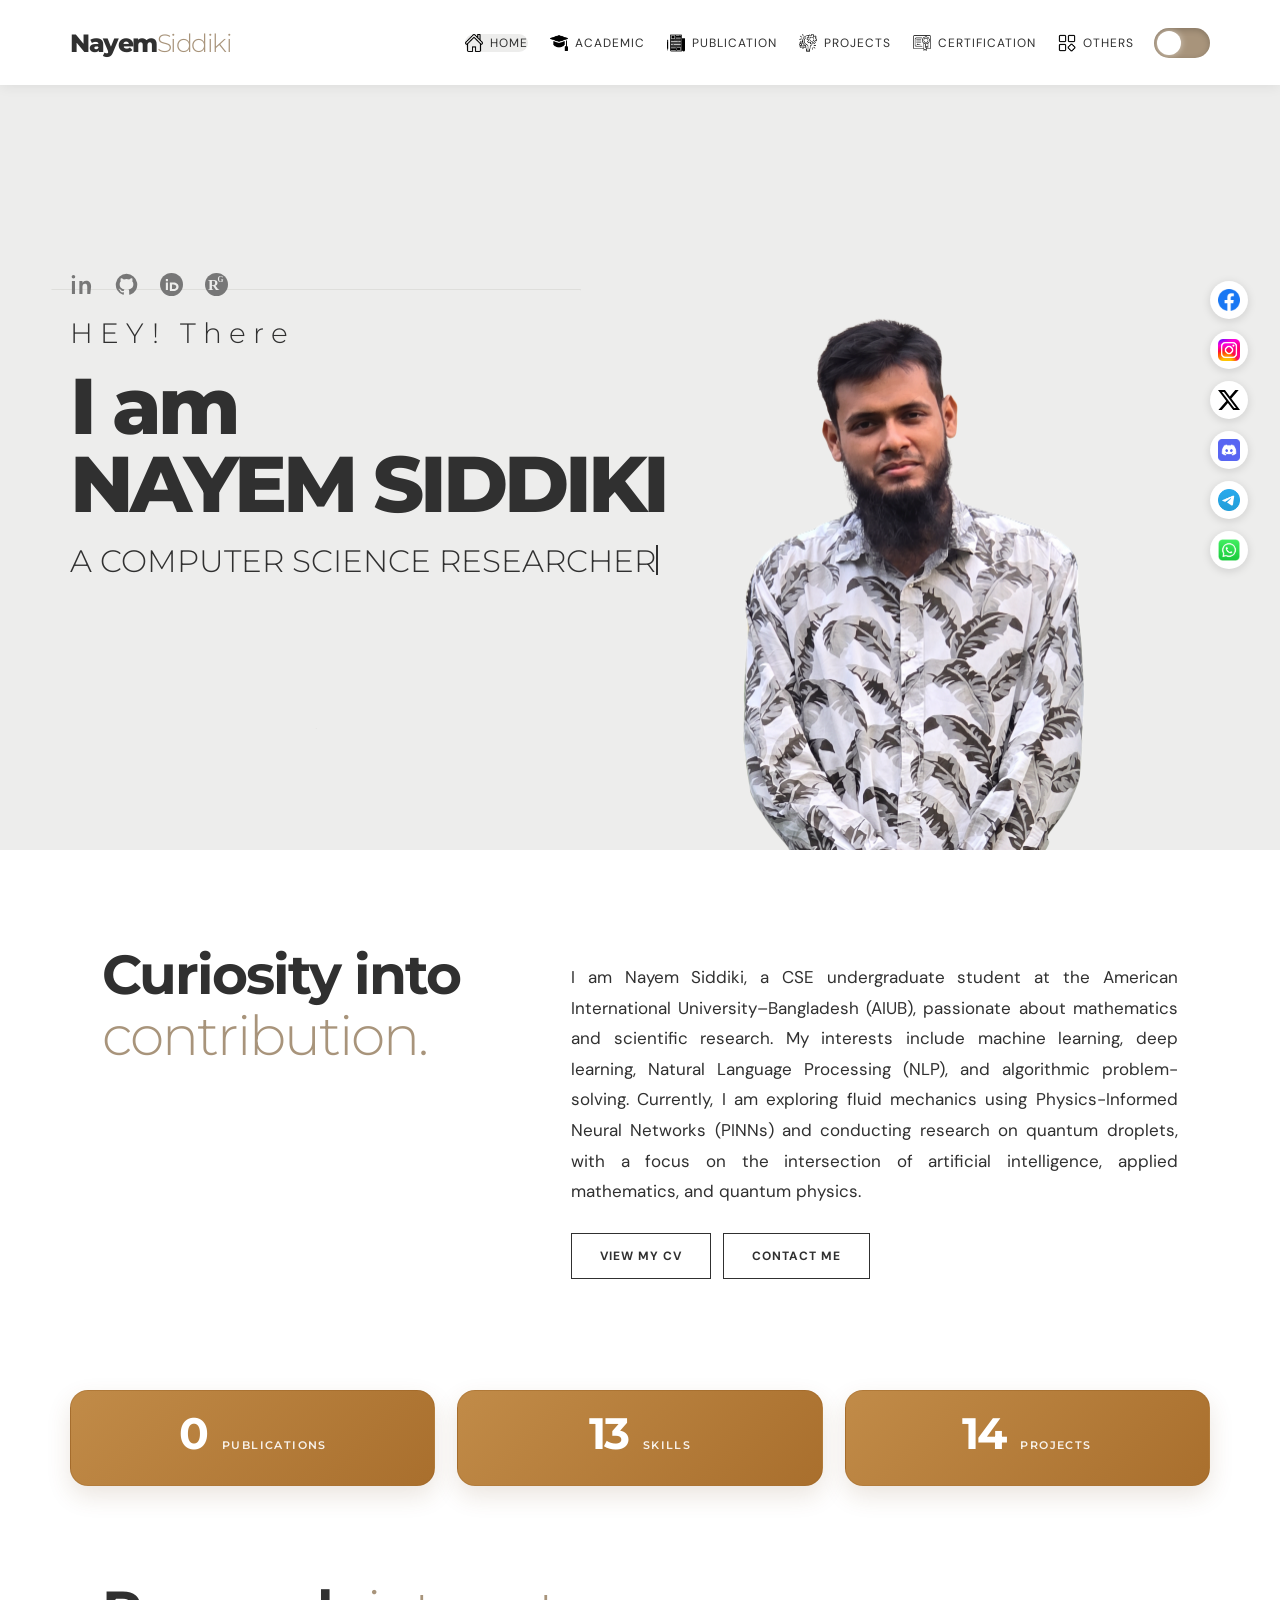
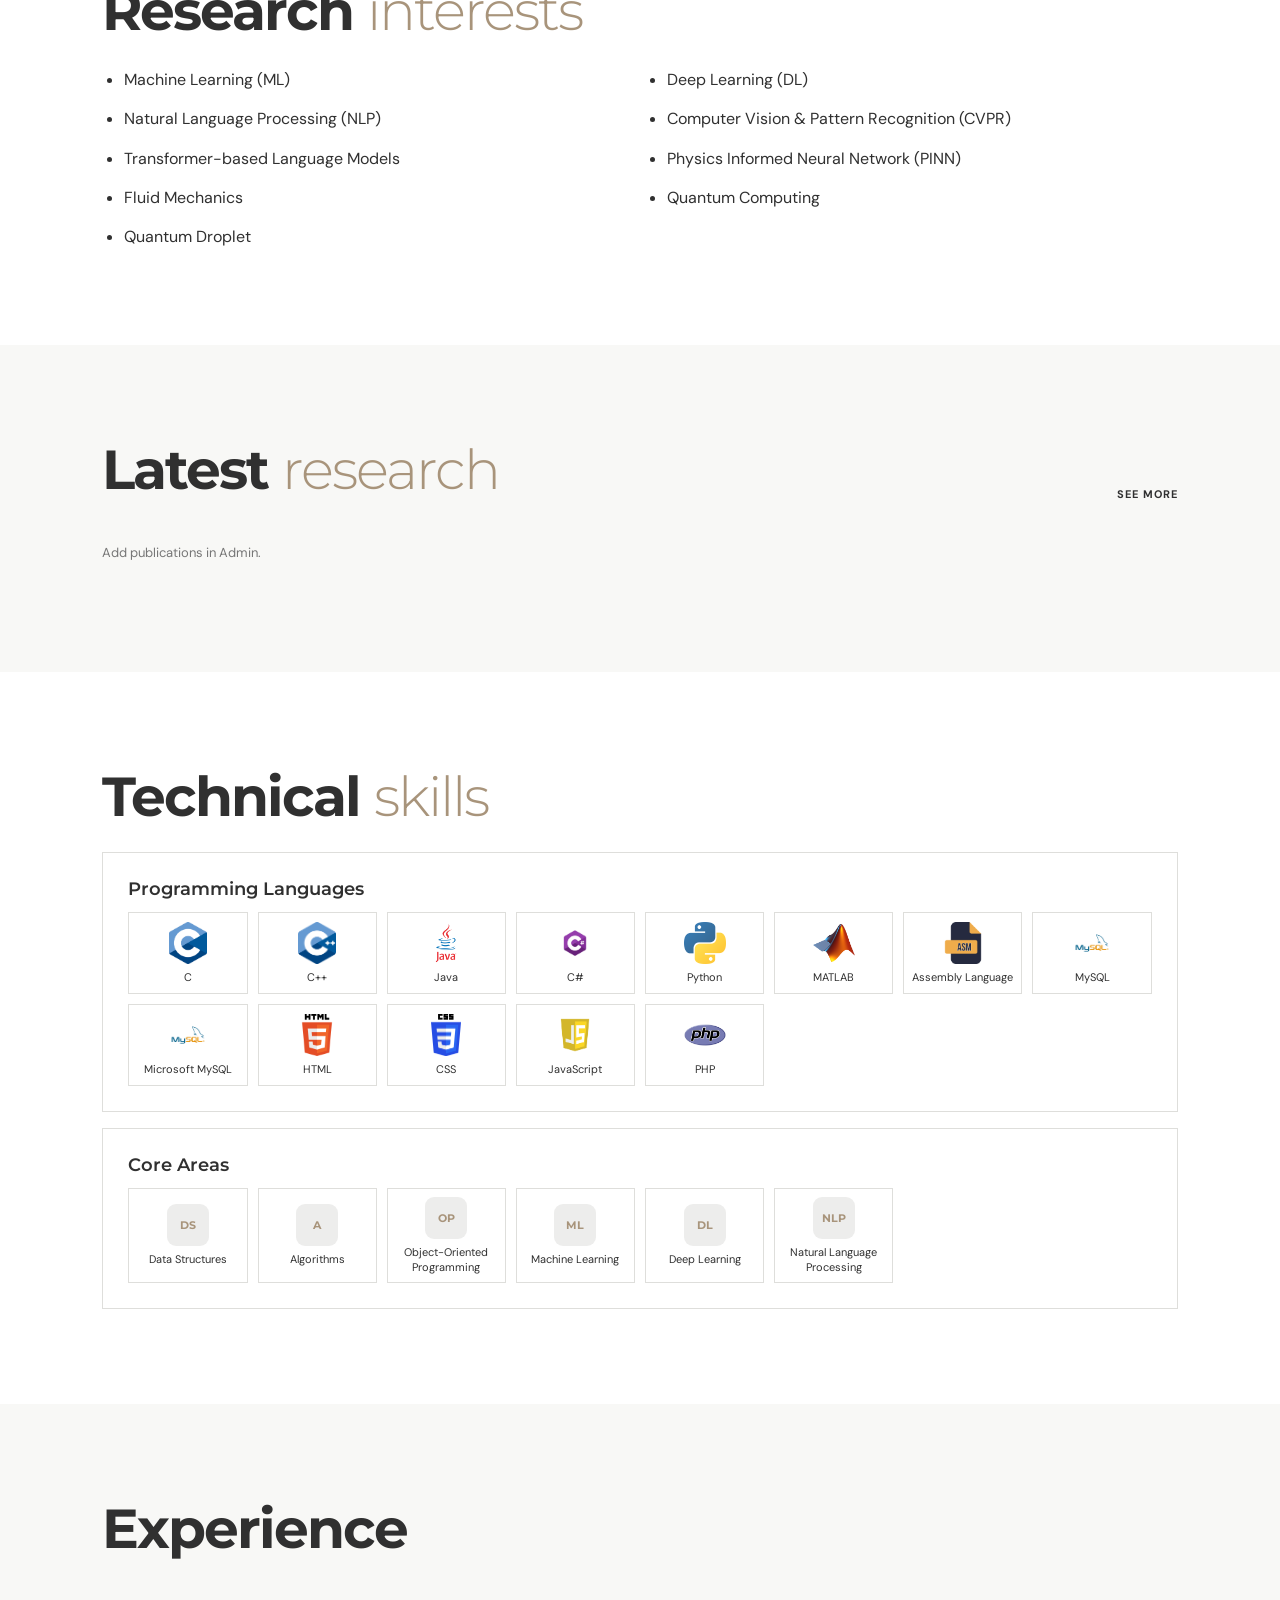
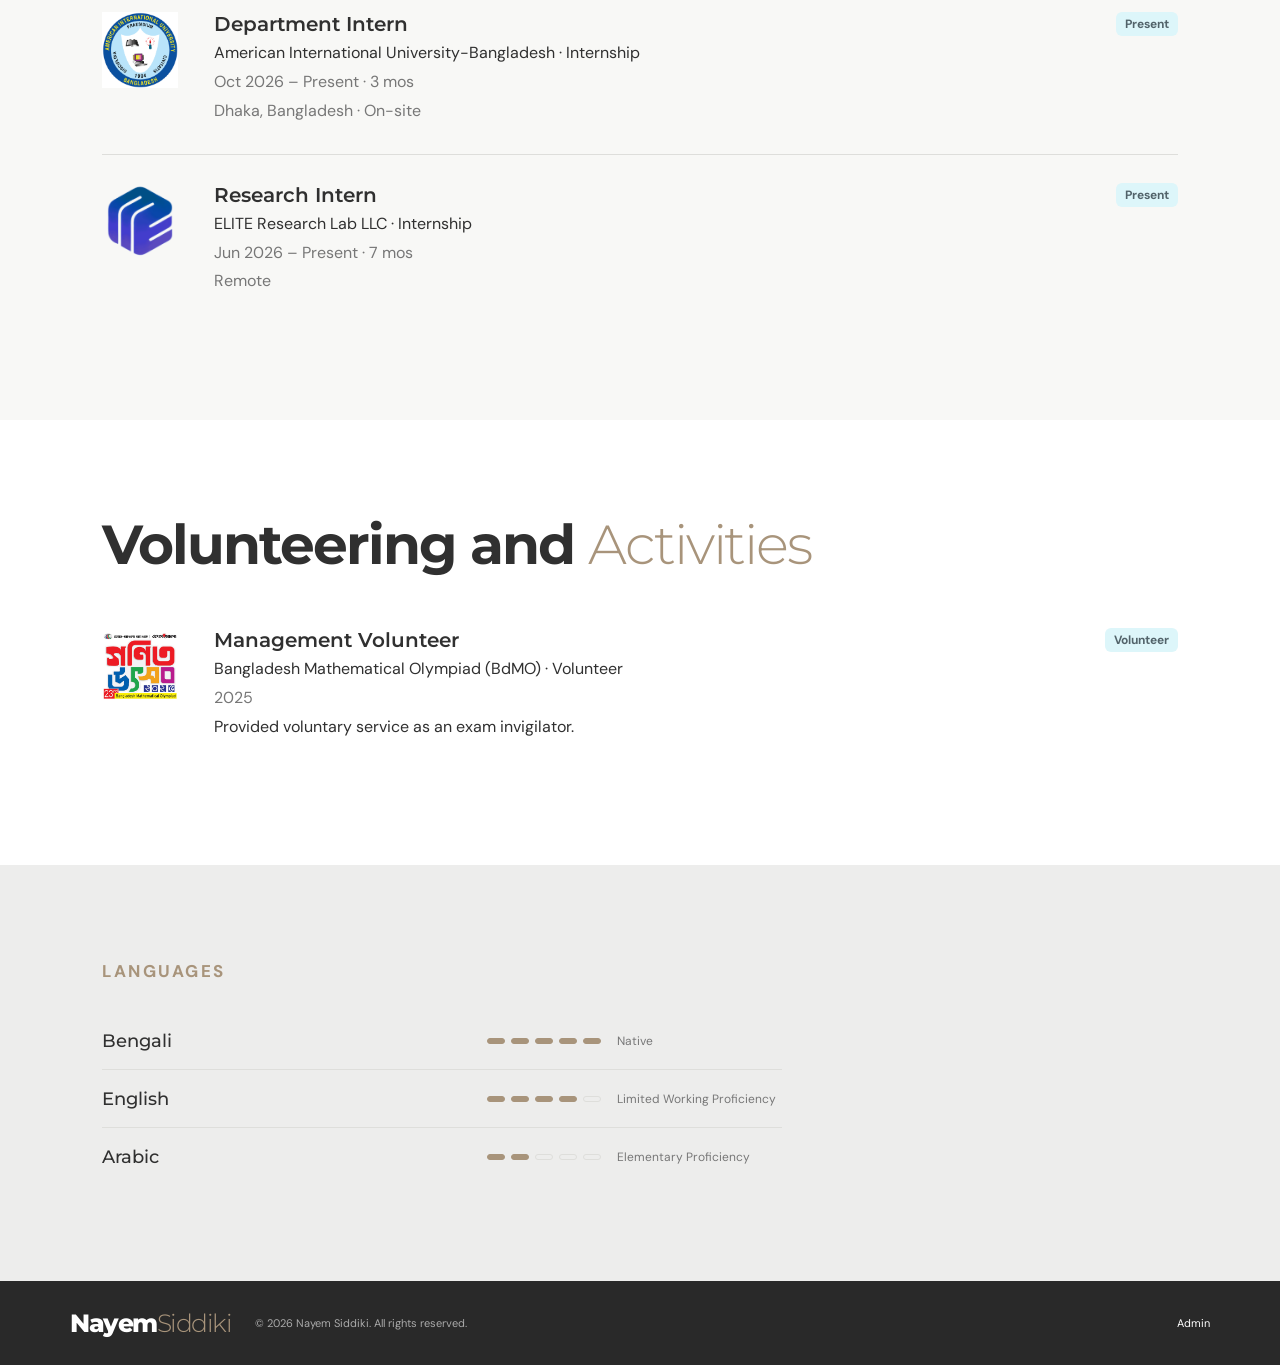
==== commit 6b94eaa1: "new" ====
--- a/index.html
+++ b/index.html
@@ -53,8 +53,8 @@
           <div>
             <p id="intro" class="lead">I am a researcher interested in machine learning, natural language processing, and data-driven problem solving.</p>
             <p class="intro-actions">
-              <a class="outline" id="cv" href="assets/cv.pdf">VIEW MY CV ↗</a>
-              <a class="outline" href="public/contact.html">CONTACT ME ↗</a>
+              <a class="outline" id="cv" href="assets/cv.pdf">VIEW MY CV</a>
+              <a class="outline" href="public/contact.html">CONTACT ME</a>
             </p>
           </div>
         </div>
@@ -84,7 +84,7 @@
       <section class="section soft" id="recent-work">
         <div class="secthead">
           <h2>Latest <em>research</em></h2>
-          <a href="public/publication.html">SEE MORE ↗</a>
+          <a href="public/publication.html">SEE MORE</a>
         </div>
         <div id="latest" class="cards"></div>
       </section>
--- a/public/style.css
+++ b/public/style.css
@@ -77,10 +77,14 @@
   display: flex;
   gap: 22px;
   margin-left: auto;
-  margin-right: 20px
+  margin-right: 20px;
+  position: relative;
+  isolation: isolate
 }
 
 .desktop a {
+  position: relative;
+  z-index: 1;
   font-size: 12px;
   letter-spacing: 1px;
   text-transform: uppercase;
@@ -88,6 +92,20 @@
   align-items: center;
   gap: 7px
 }
+
+.nav-slider {
+  position: absolute;
+  z-index: 0;
+  top: 0;
+  left: 0;
+  border-radius: 999px;
+  background: var(--paper);
+  pointer-events: none;
+  opacity: 0;
+  transition: transform .38s cubic-bezier(.2,.8,.2,1), width .38s ease, height .38s ease, opacity .2s ease
+}
+
+.nav-slider.is-positioned { opacity: 1 }
 
 .desktop a img,
 .mobile a img {
@@ -610,31 +628,40 @@
 .portfolio-stats {
   display: grid;
   grid-template-columns: repeat(3, minmax(0, 1fr));
-  gap: 1px;
+  gap: 22px;
   margin: 0 5.5%;
-  background: #b47e38;
-  border: 1px solid #b47e38
 }
 
 .portfolio-stat {
   display: flex;
   align-items: baseline;
   justify-content: center;
-  gap: 12px;
-  padding: 24px 16px;
-  background: #b47e38
+  gap: 15px;
+  min-height: 96px;
+  padding: 20px 22px;
+  background: linear-gradient(135deg, #c18b48, #a96f2d);
+  border: 1px solid rgba(150, 96, 37, .3);
+  border-radius: 18px;
+  box-shadow: 0 10px 24px rgba(111, 72, 29, .14);
+  transition: transform .2s ease, box-shadow .2s ease
+}
+
+.portfolio-stat:hover {
+  transform: translateY(-4px);
+  box-shadow: 0 15px 30px rgba(111, 72, 29, .2)
 }
 
 .portfolio-stat strong {
-  font: 700 clamp(24px, 3vw, 38px)/1 Montserrat;
-  color: var(--surface)
+  font: 700 clamp(30px, 3.6vw, 44px)/1 Montserrat;
+  letter-spacing: -2px;
+  color: #fff
 }
 
 .portfolio-stat span {
-  font: 500 12px Montserrat;
-  letter-spacing: 1px;
+  font: 600 11px Montserrat;
+  letter-spacing: 1.4px;
   text-transform: uppercase;
-  color: var(--surface)
+  color: rgba(255, 255, 255, .9)
 }
 
 .card p {
@@ -1215,12 +1242,20 @@
     padding: 8px 6% 14px;
     background: var(--surface);
     box-shadow: 0 6px 14px #0001;
-    white-space: normal
+    white-space: normal;
+    isolation: isolate
   }
 
   .mobile a {
+    position: relative;
+    z-index: 1;
     padding: 12px 0;
     border-top: 1px solid var(--line)
+  }
+
+  .mobile .nav-slider {
+    border-radius: 8px;
+    background: var(--paper)
   }
 
   .head {
@@ -1331,12 +1366,15 @@
 
   .portfolio-stats {
     margin: 0 6%;
-    grid-template-columns: 1fr
+    grid-template-columns: 1fr;
+    gap: 14px
   }
 
   .portfolio-stat {
-    justify-content: flex-start;
-    padding: 18px 20px
+    justify-content: center;
+    min-height: 72px;
+    padding: 14px 20px;
+    border-radius: 16px
   }
 
   .split,
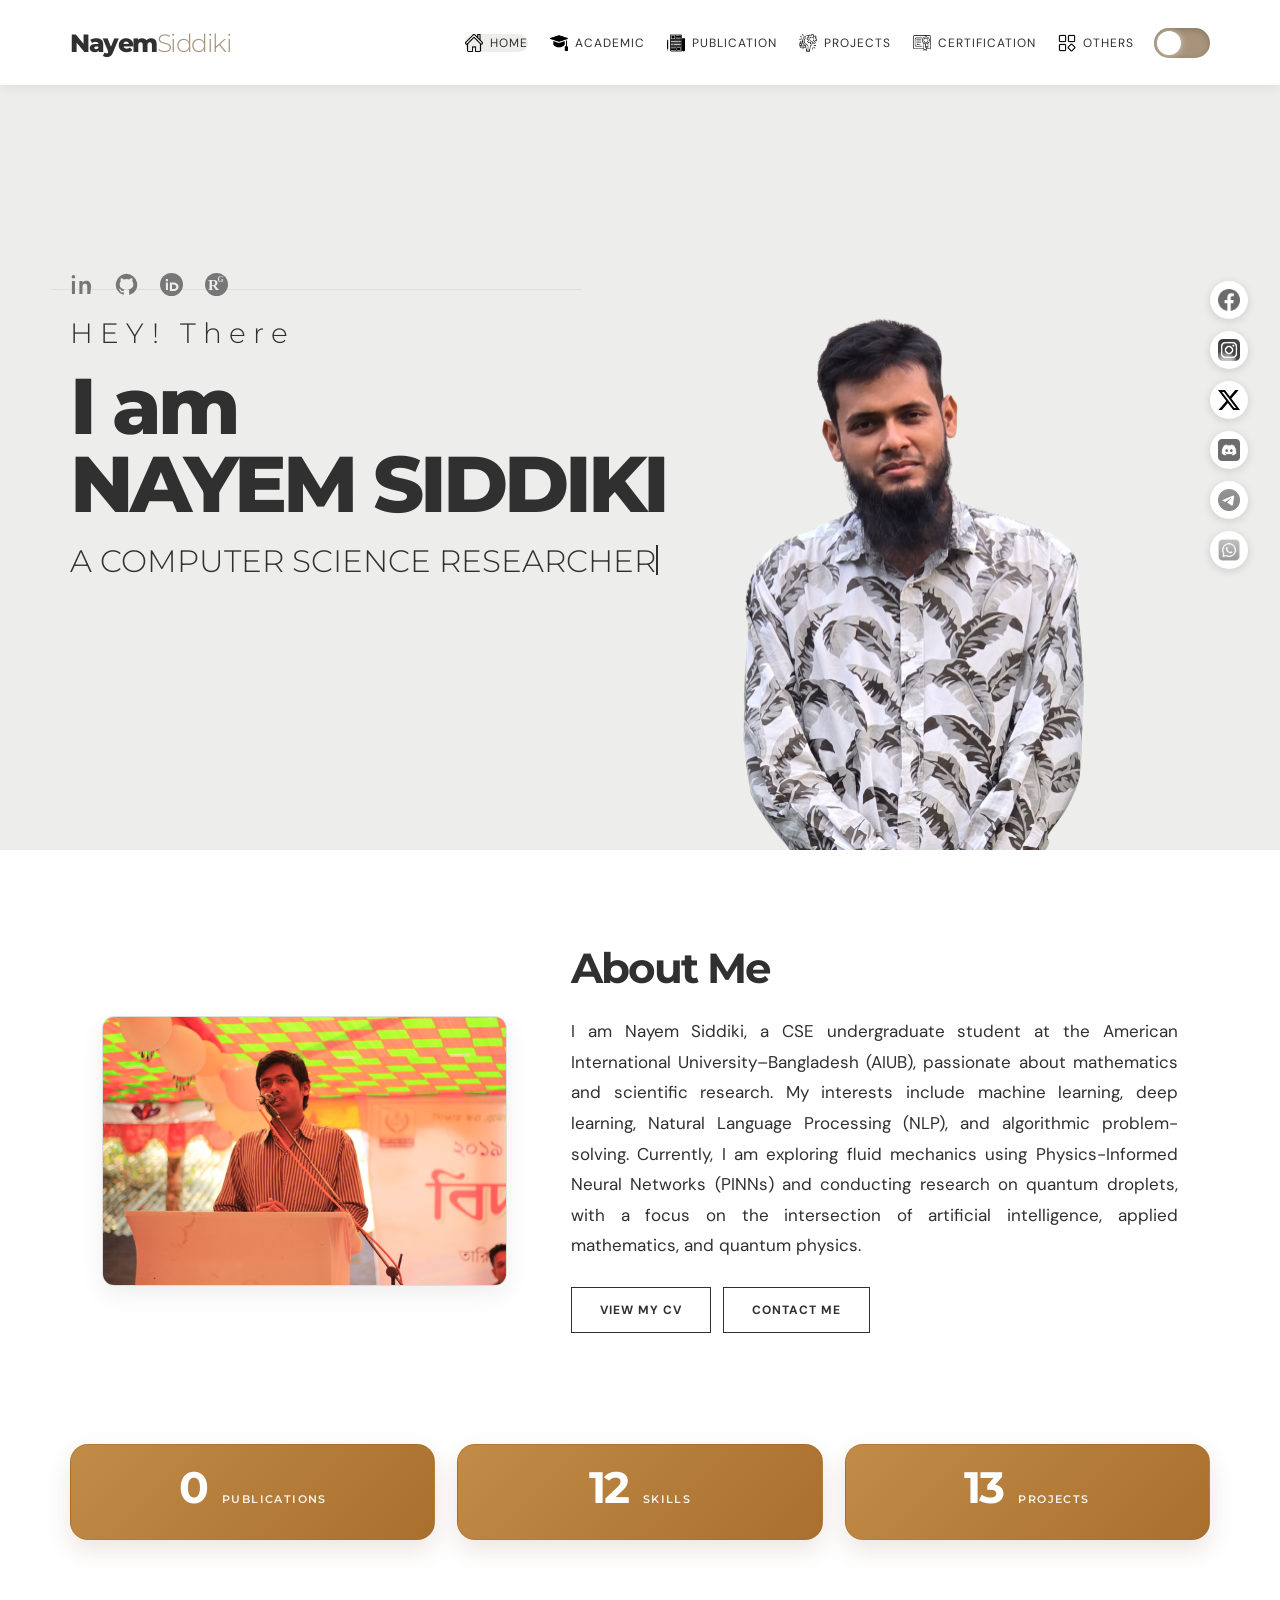
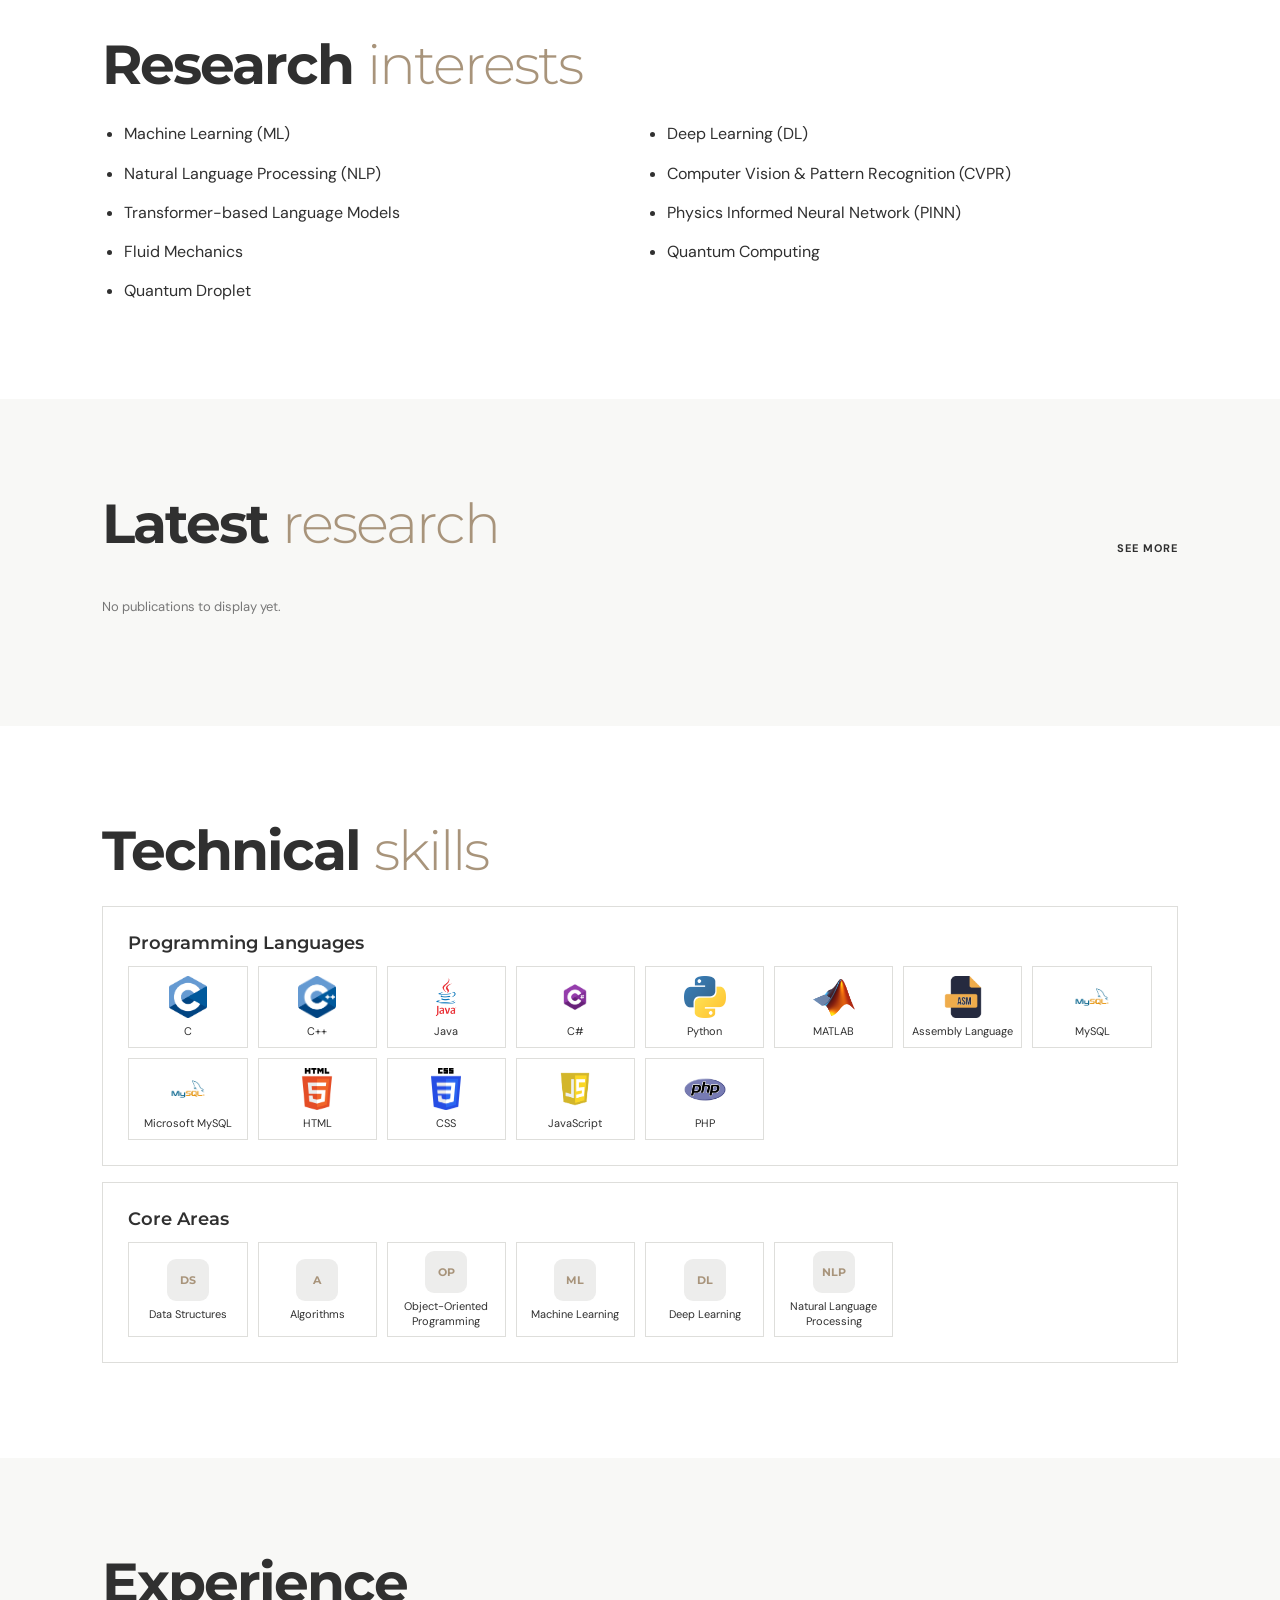
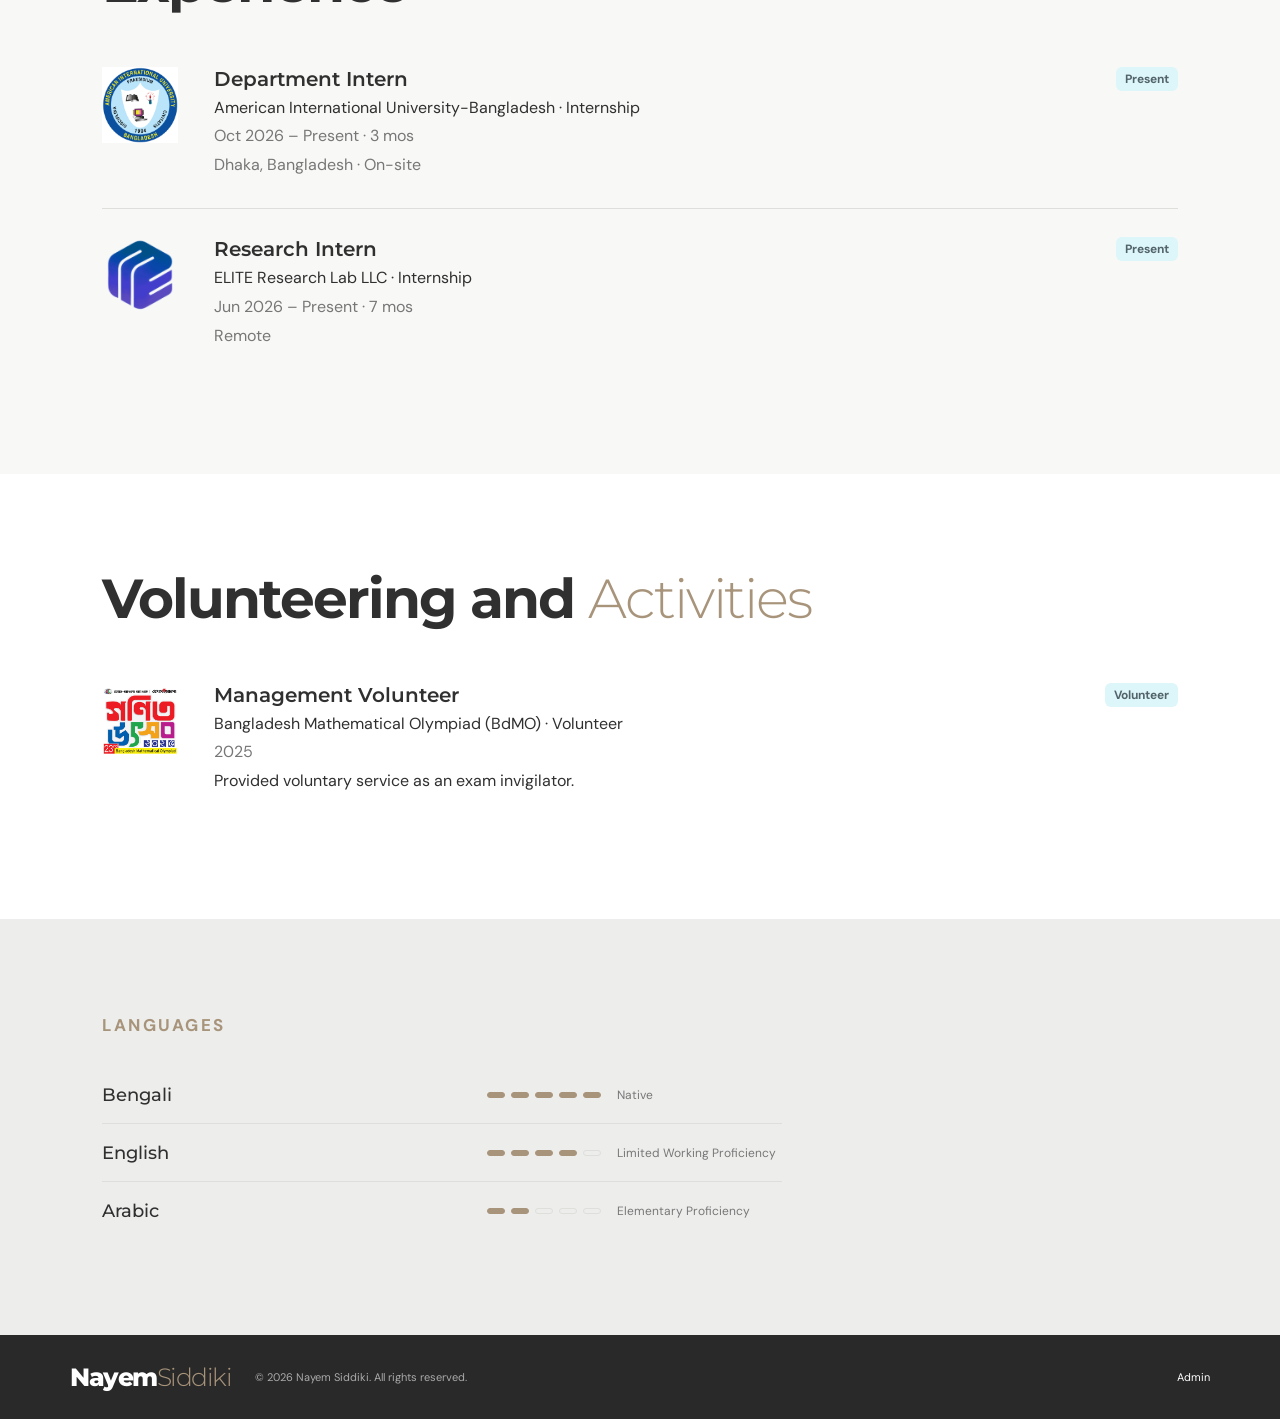
==== commit 78cf8a6d: "abc" ====
--- a/index.html
+++ b/index.html
@@ -49,8 +49,11 @@
       <section class="section" id="introduction">
         <!-- 01 / INTRODUCTION -->
         <div class="split">
-          <h2>Curiosity into<br><em>contribution.</em></h2>
-          <div>
+          <figure class="intro-photo">
+            <img src="public/image/_MG_2299.JPG" alt="Nayem Siddiki speaking at a podium">
+          </figure>
+          <div class="intro-copy">
+            <h2>About Me</h2>
             <p id="intro" class="lead">I am a researcher interested in machine learning, natural language processing, and data-driven problem solving.</p>
             <p class="intro-actions">
               <a class="outline" id="cv" href="assets/cv.pdf">VIEW MY CV</a>
--- a/public/style.css
+++ b/public/style.css
@@ -352,11 +352,12 @@
 .social-link img {
   width: 22px;
   height: 22px;
-  object-fit: contain
-}
-
-html[data-theme=dark] .social-icon-x {
-  filter: invert(1)
+  object-fit: contain;
+  filter: grayscale(1)
+}
+
+html[data-theme=dark] .social-link img {
+  filter: grayscale(1) invert(1)
 }
 
 .social-link:not(.is-unavailable):hover {
@@ -543,6 +544,28 @@
   margin-top: 26px
 }
 
+.intro-photo {
+  margin: 0;
+  margin-top: calc(1.1 * clamp(30px, 3.5vw, 42px) + 25px);
+  align-self: start;
+  overflow: hidden;
+  border: 1px solid var(--line);
+  border-radius: 12px;
+  box-shadow: 0 8px 24px #00000012;
+}
+
+.intro-copy h2 {
+  font-size: clamp(30px, 3.5vw, 42px);
+}
+
+.intro-photo img {
+  display: block;
+  width: 100%;
+  aspect-ratio: 3 / 2;
+  object-fit: cover;
+  object-position: center 42%;
+}
+
 .accounts {
   display: grid;
   grid-template-columns: repeat(5, 1fr);
@@ -594,6 +617,10 @@
   display: grid;
   grid-template-columns: repeat(2, minmax(0, 1fr));
   gap: 16px
+}
+
+#certs {
+  grid-template-columns: repeat(3, minmax(0, 1fr))
 }
 
 .project-cards {
@@ -1288,6 +1315,10 @@
 }
 
 @media(max-width:720px) {
+  #certs {
+    grid-template-columns: 1fr
+  }
+
   .head {
     height: 72px;
     padding: 0 6%
@@ -1382,6 +1413,14 @@
   .contactpage {
     grid-template-columns: 1fr;
     gap: 25px
+  }
+
+  .intro-copy {
+    order: -1;
+  }
+
+  .intro-photo {
+    margin-top: 0;
   }
 
   .contact-copy {
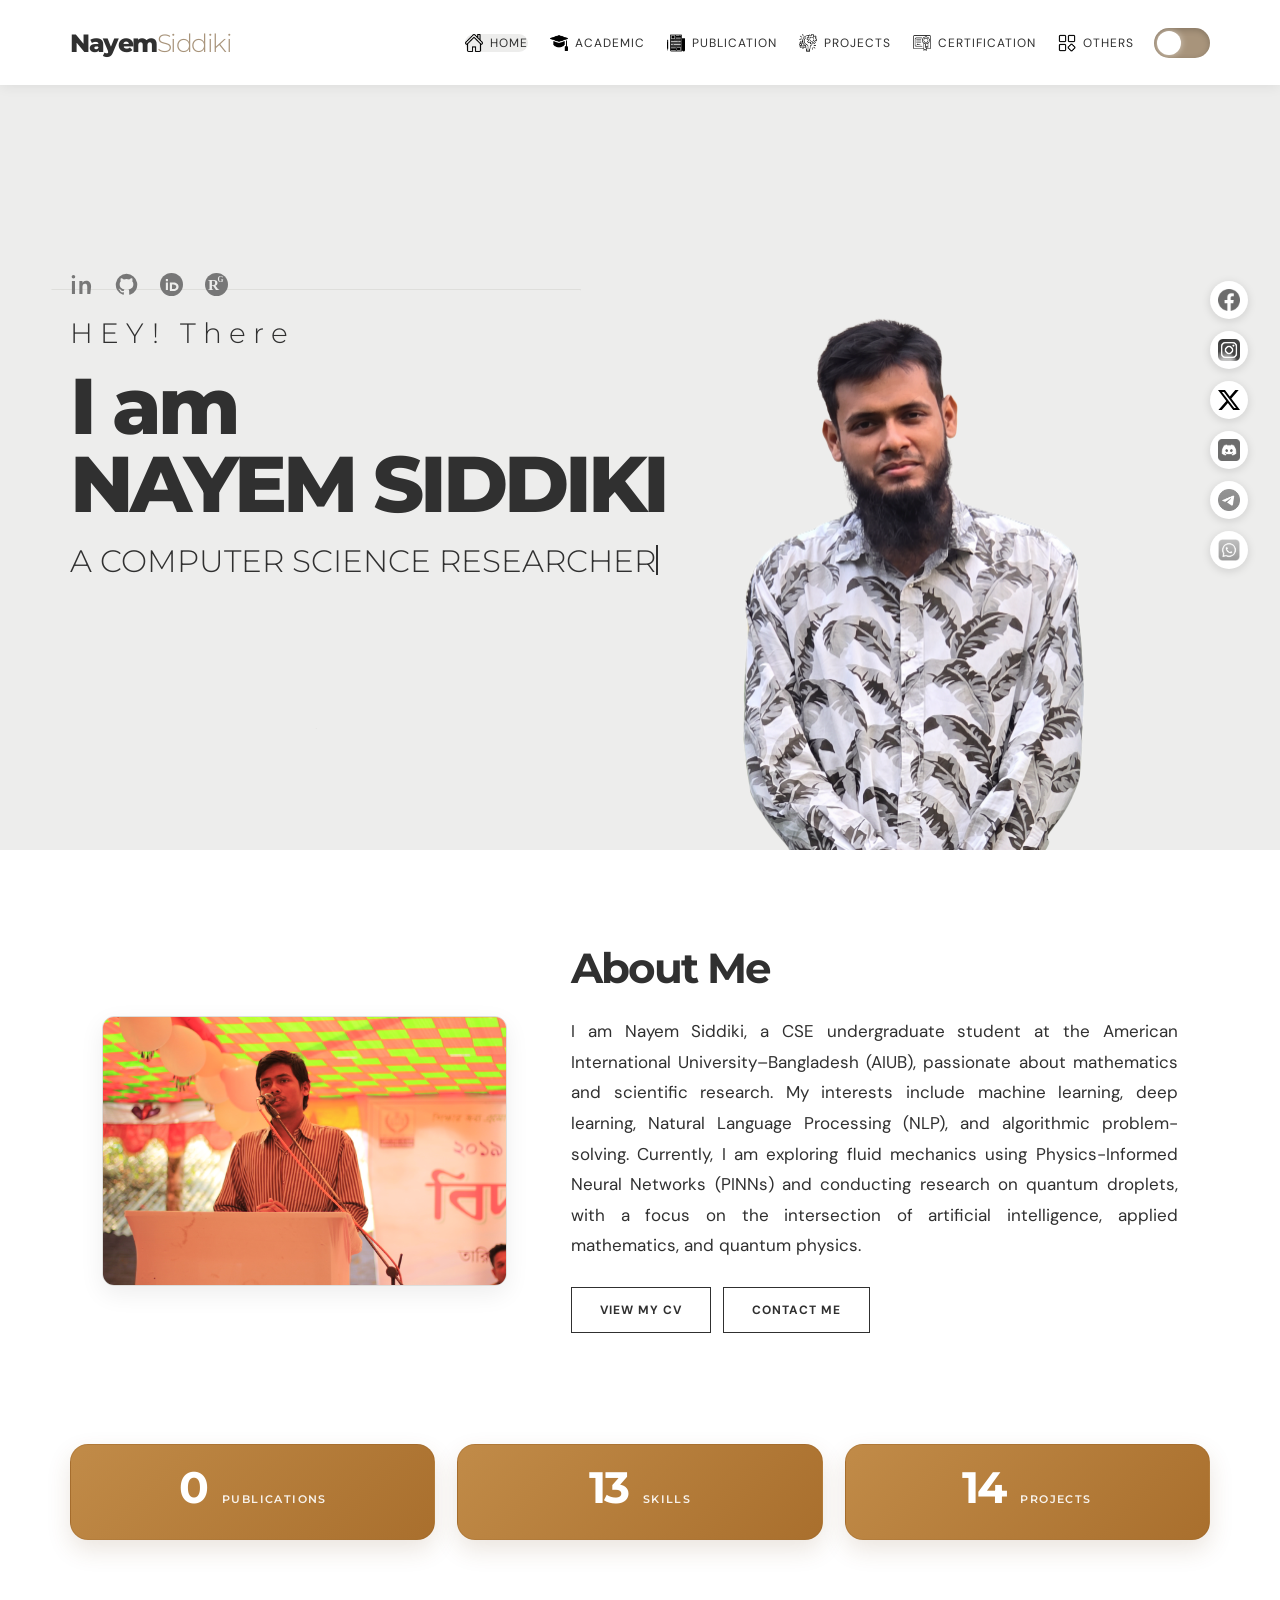
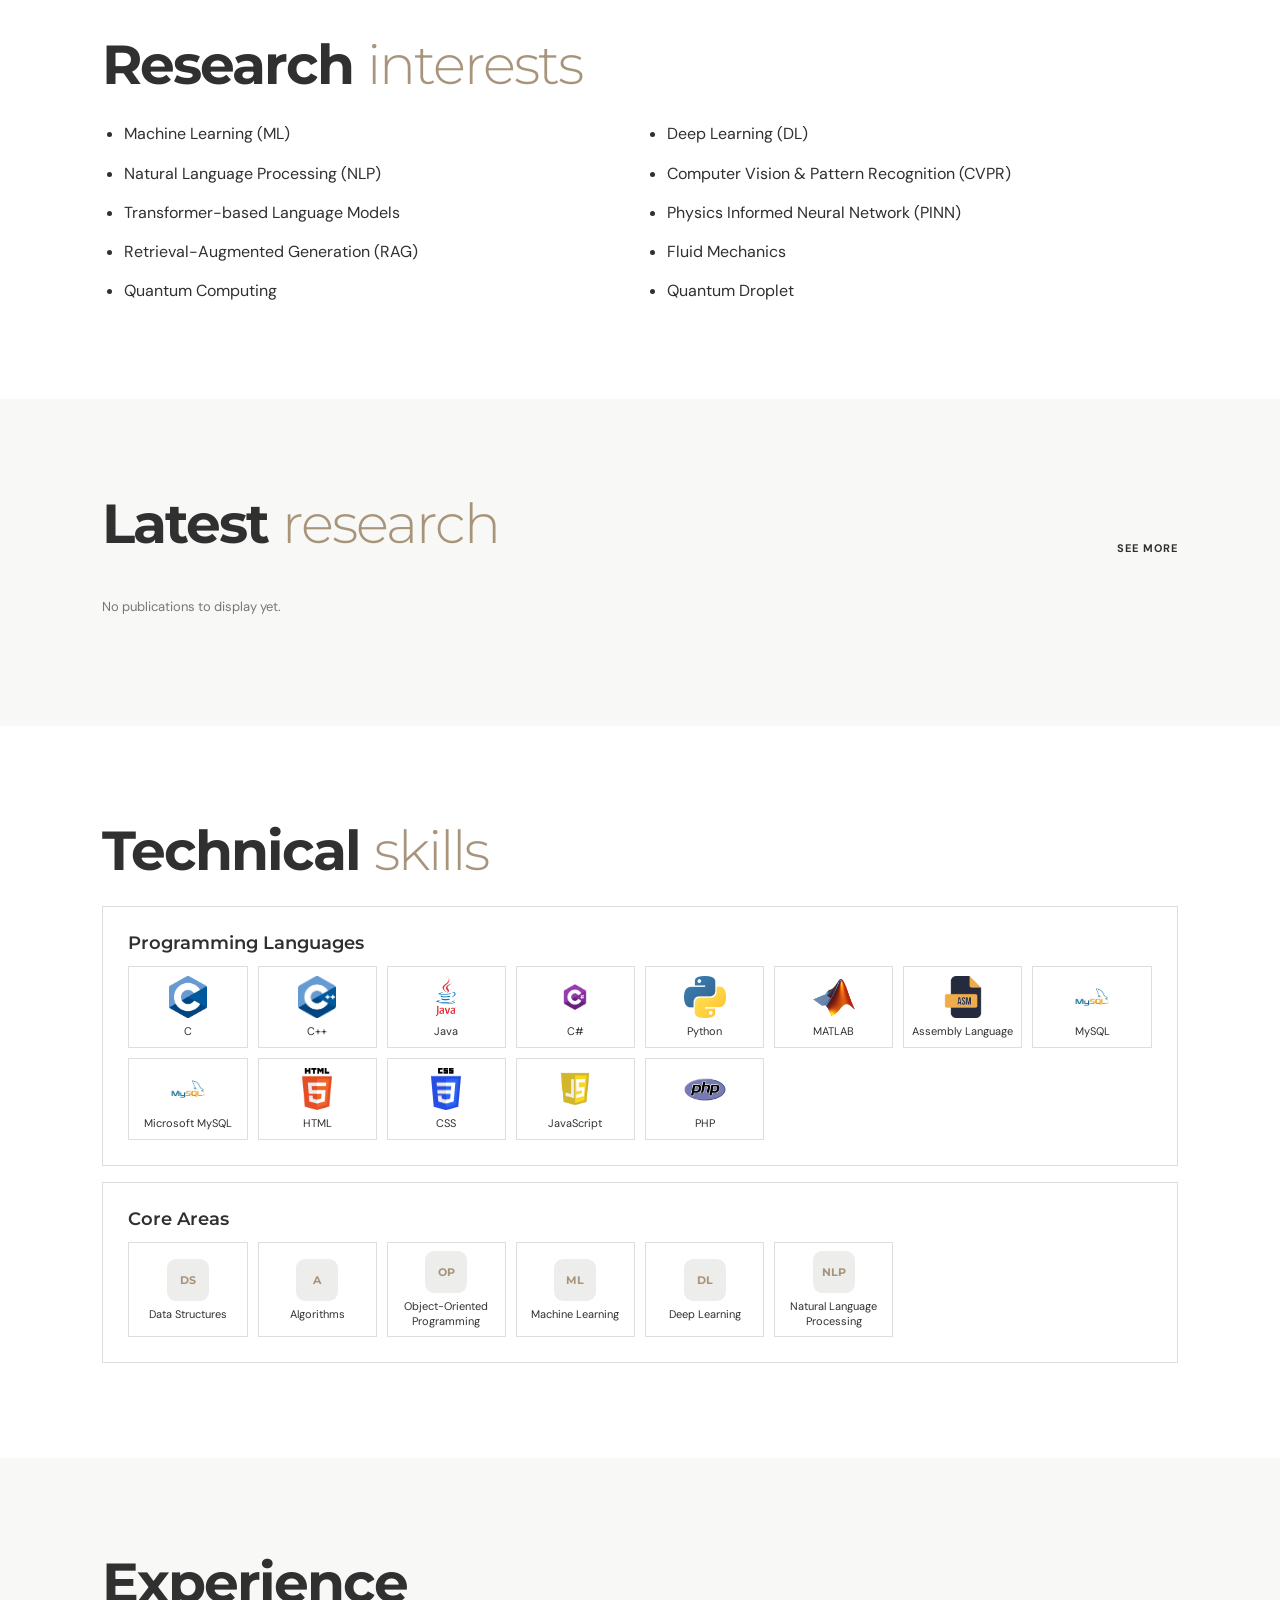
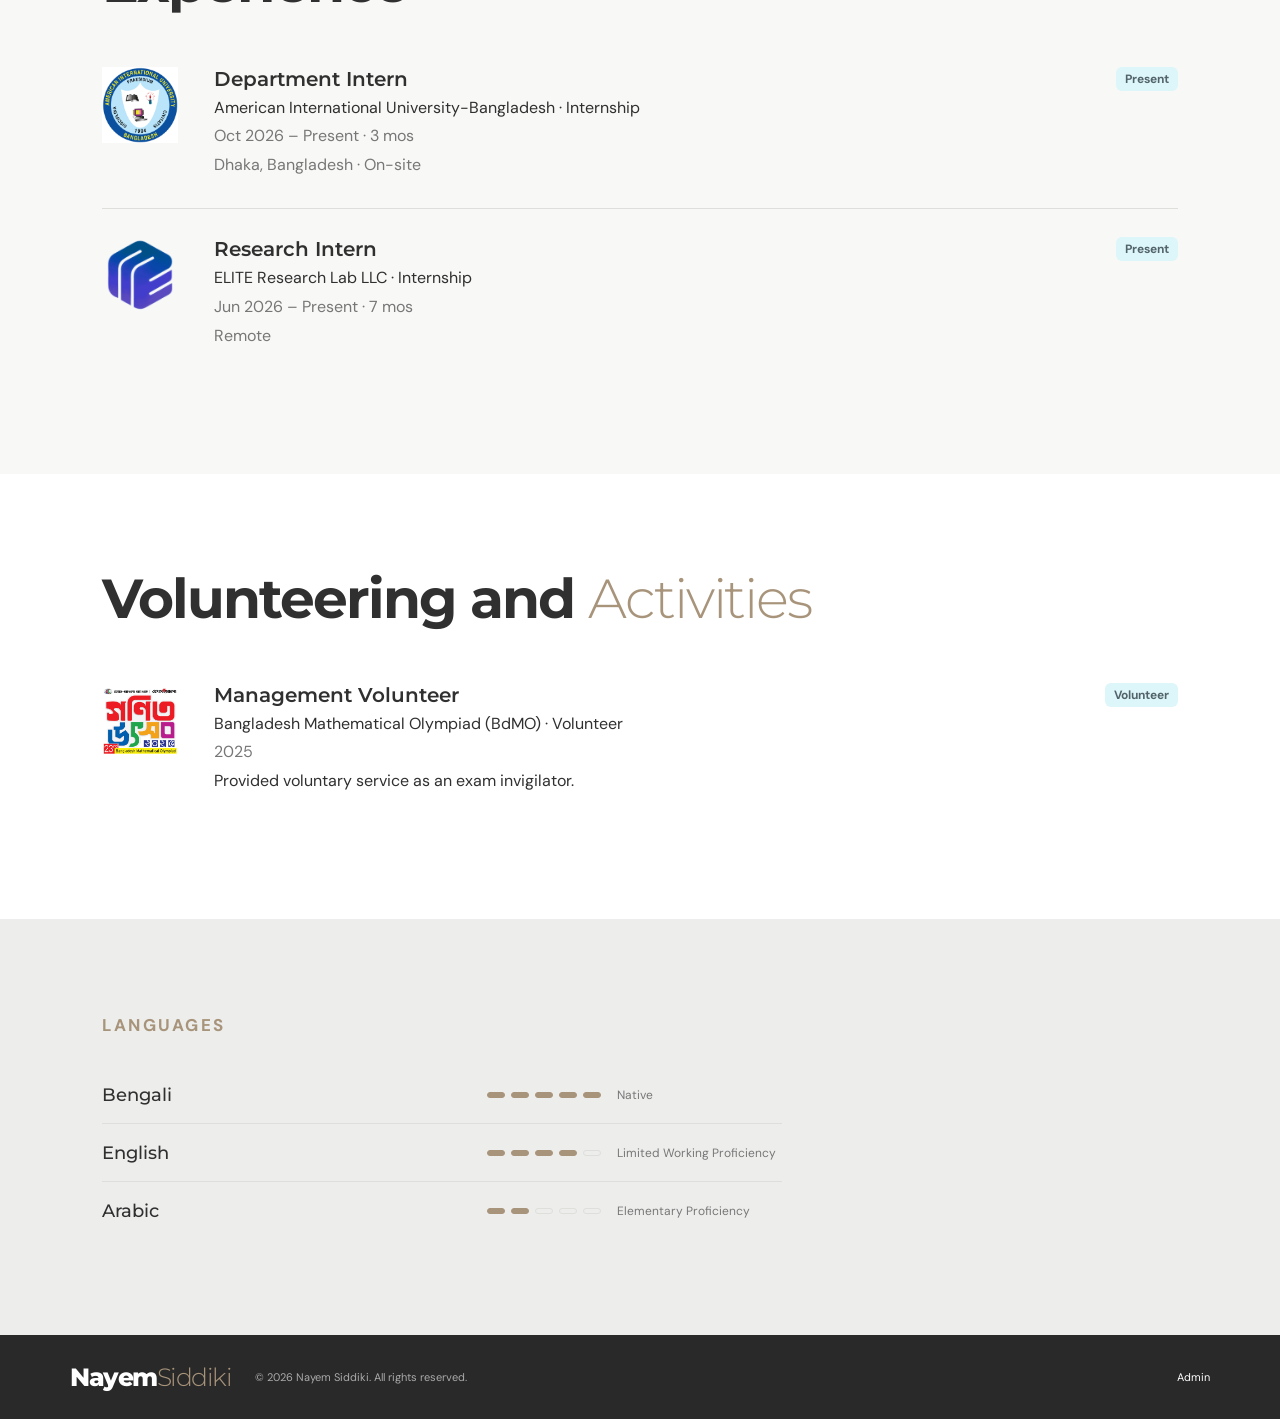
==== commit fbad9f65: "new" ====
--- a/index.html
+++ b/index.html
@@ -78,6 +78,7 @@
           <li>Computer Vision &amp; Pattern Recognition (CVPR)</li>
           <li>Transformer-based Language Models</li>
           <li>Physics Informed Neural Network (PINN)</li>
+          <li>Retrieval-Augmented Generation (RAG)</li>
           <li>Fluid Mechanics</li>
           <li>Quantum Computing</li>
           <li>Quantum Droplet</li>
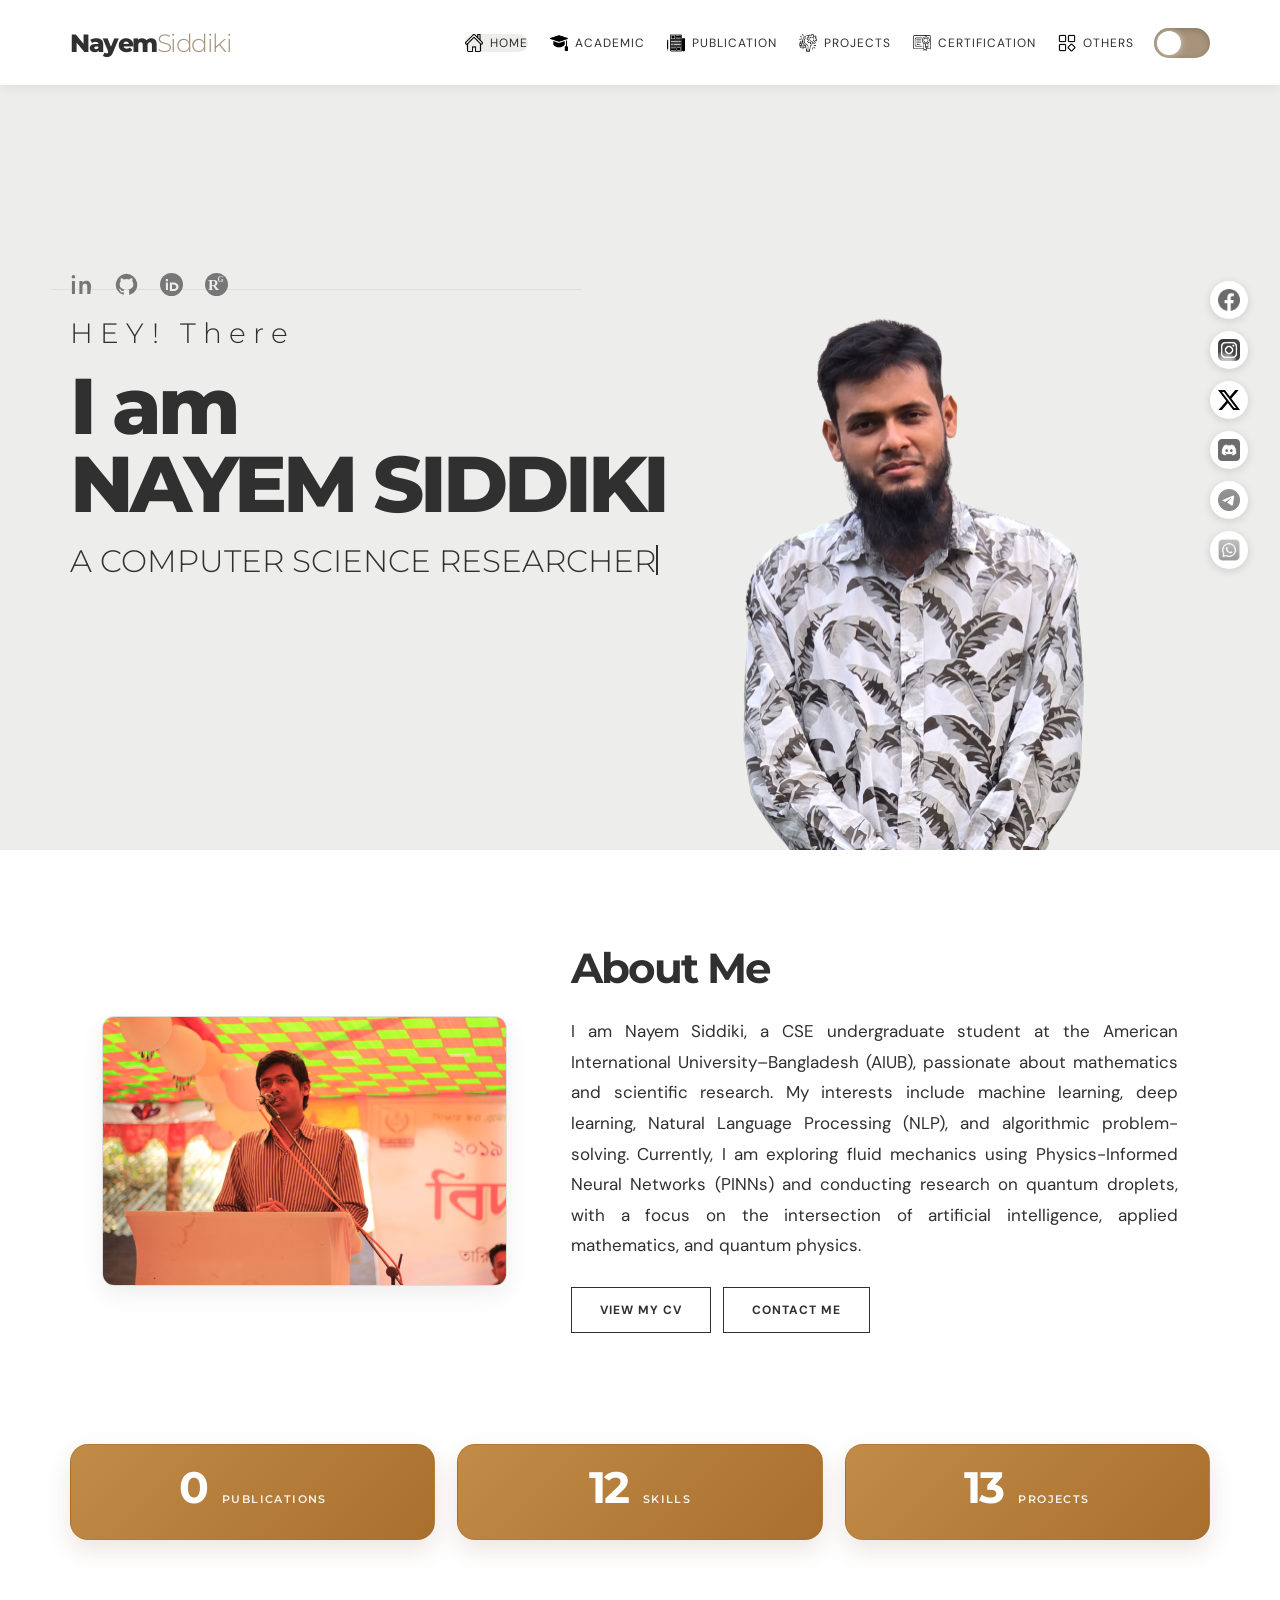
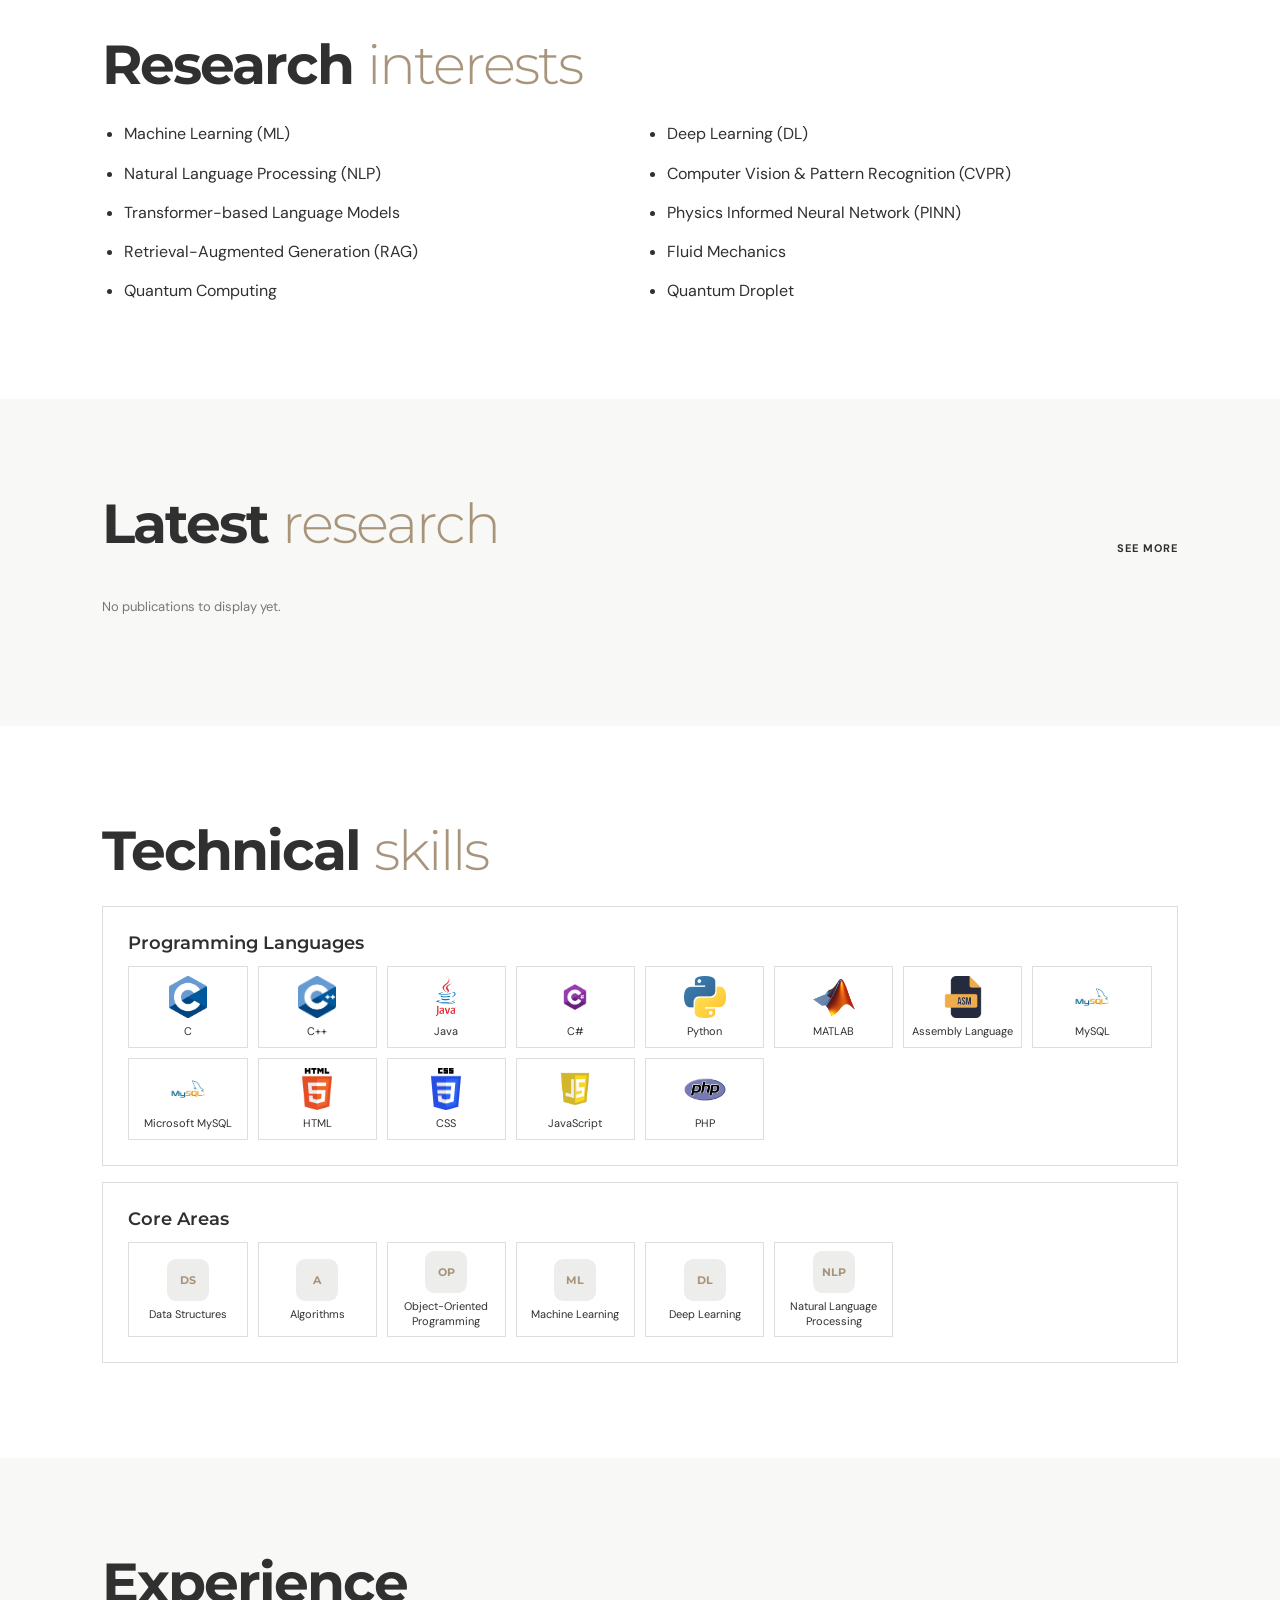
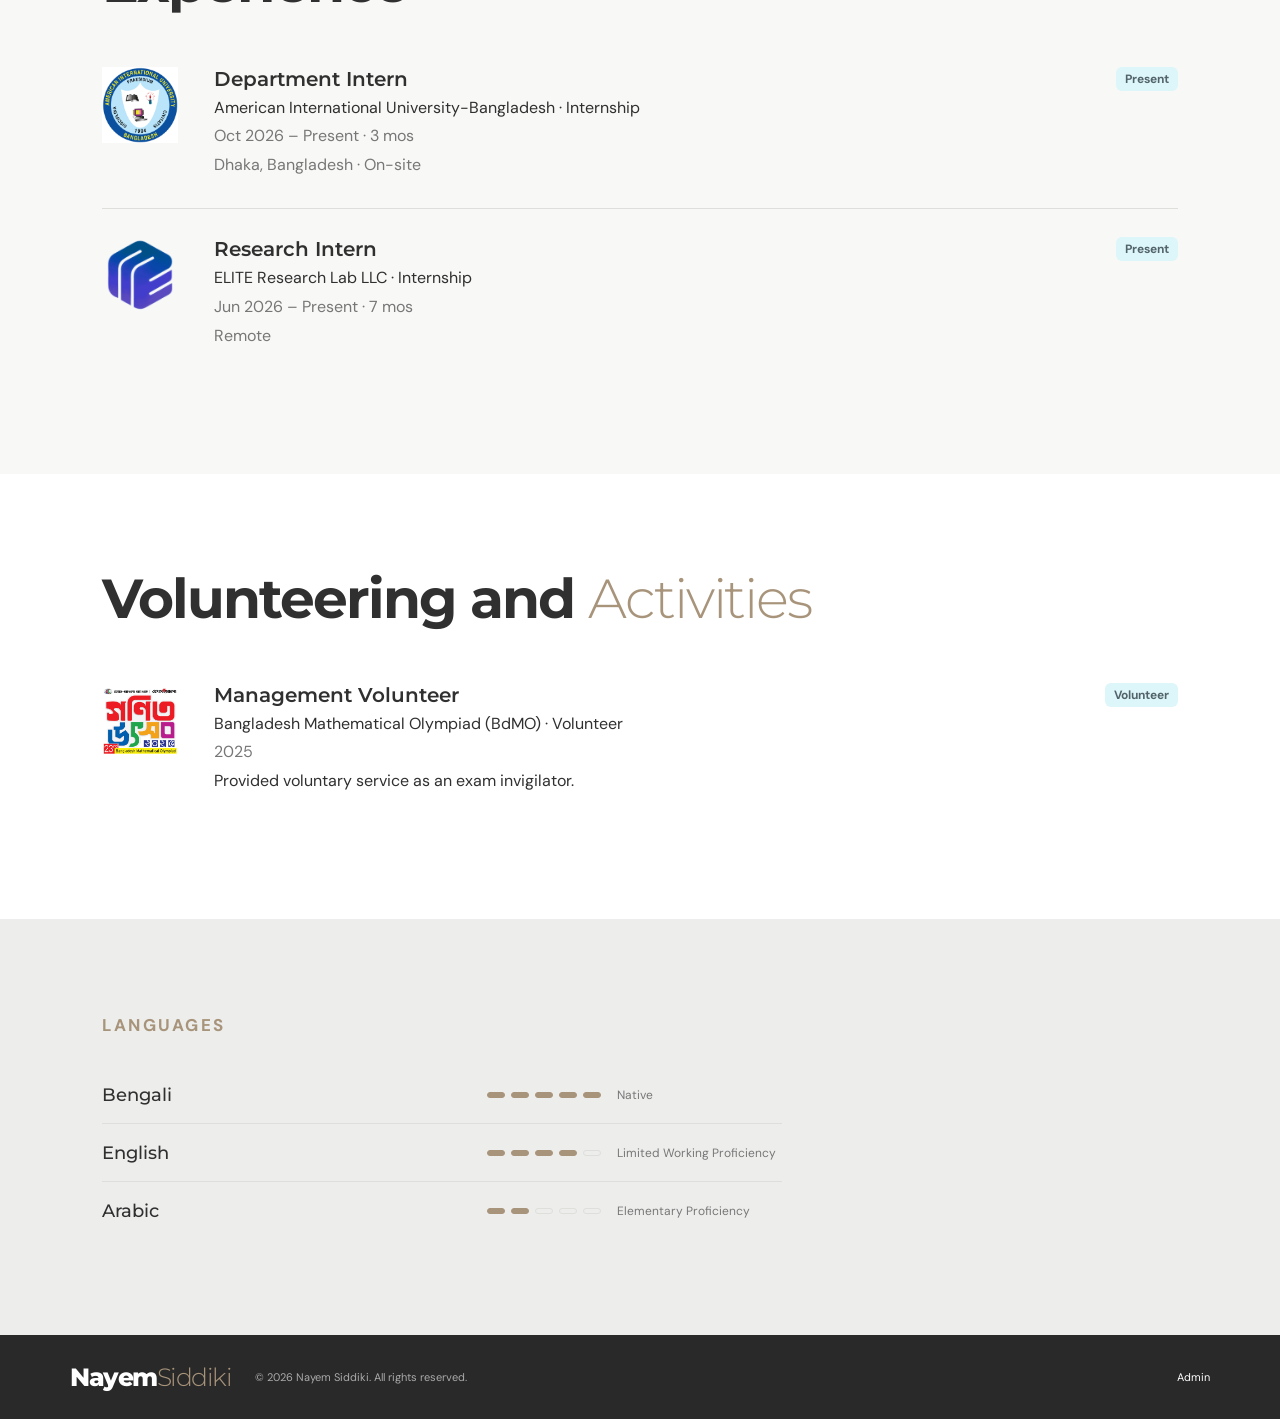
==== commit 7f2023b9: "new" ====
--- a/index.html
+++ b/index.html
@@ -50,7 +50,7 @@
         <!-- 01 / INTRODUCTION -->
         <div class="split">
           <figure class="intro-photo">
-            <img src="public/image/_MG_2299.JPG" alt="Nayem Siddiki speaking at a podium">
+            <img src="public/image/ssc_2019.jpg" alt="Nayem Siddiki speaking at a podium">
           </figure>
           <div class="intro-copy">
             <h2>About Me</h2>
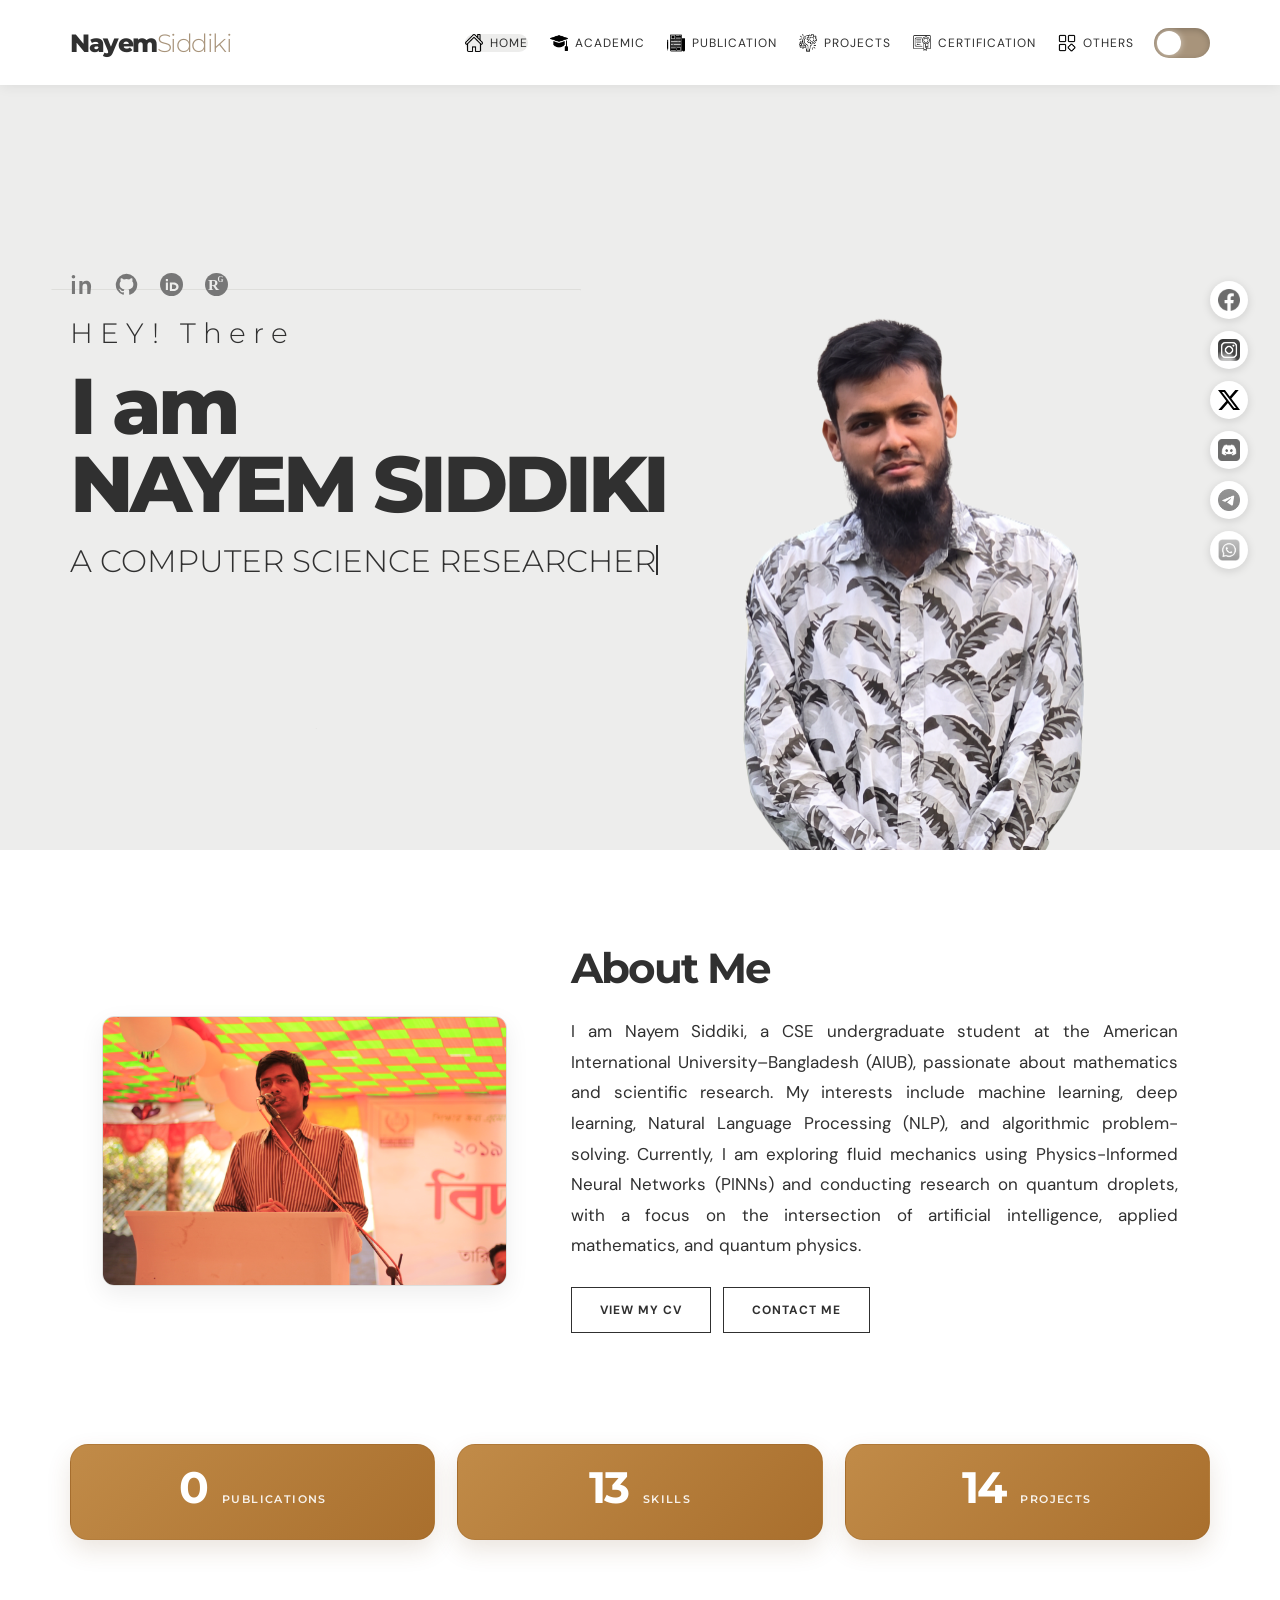
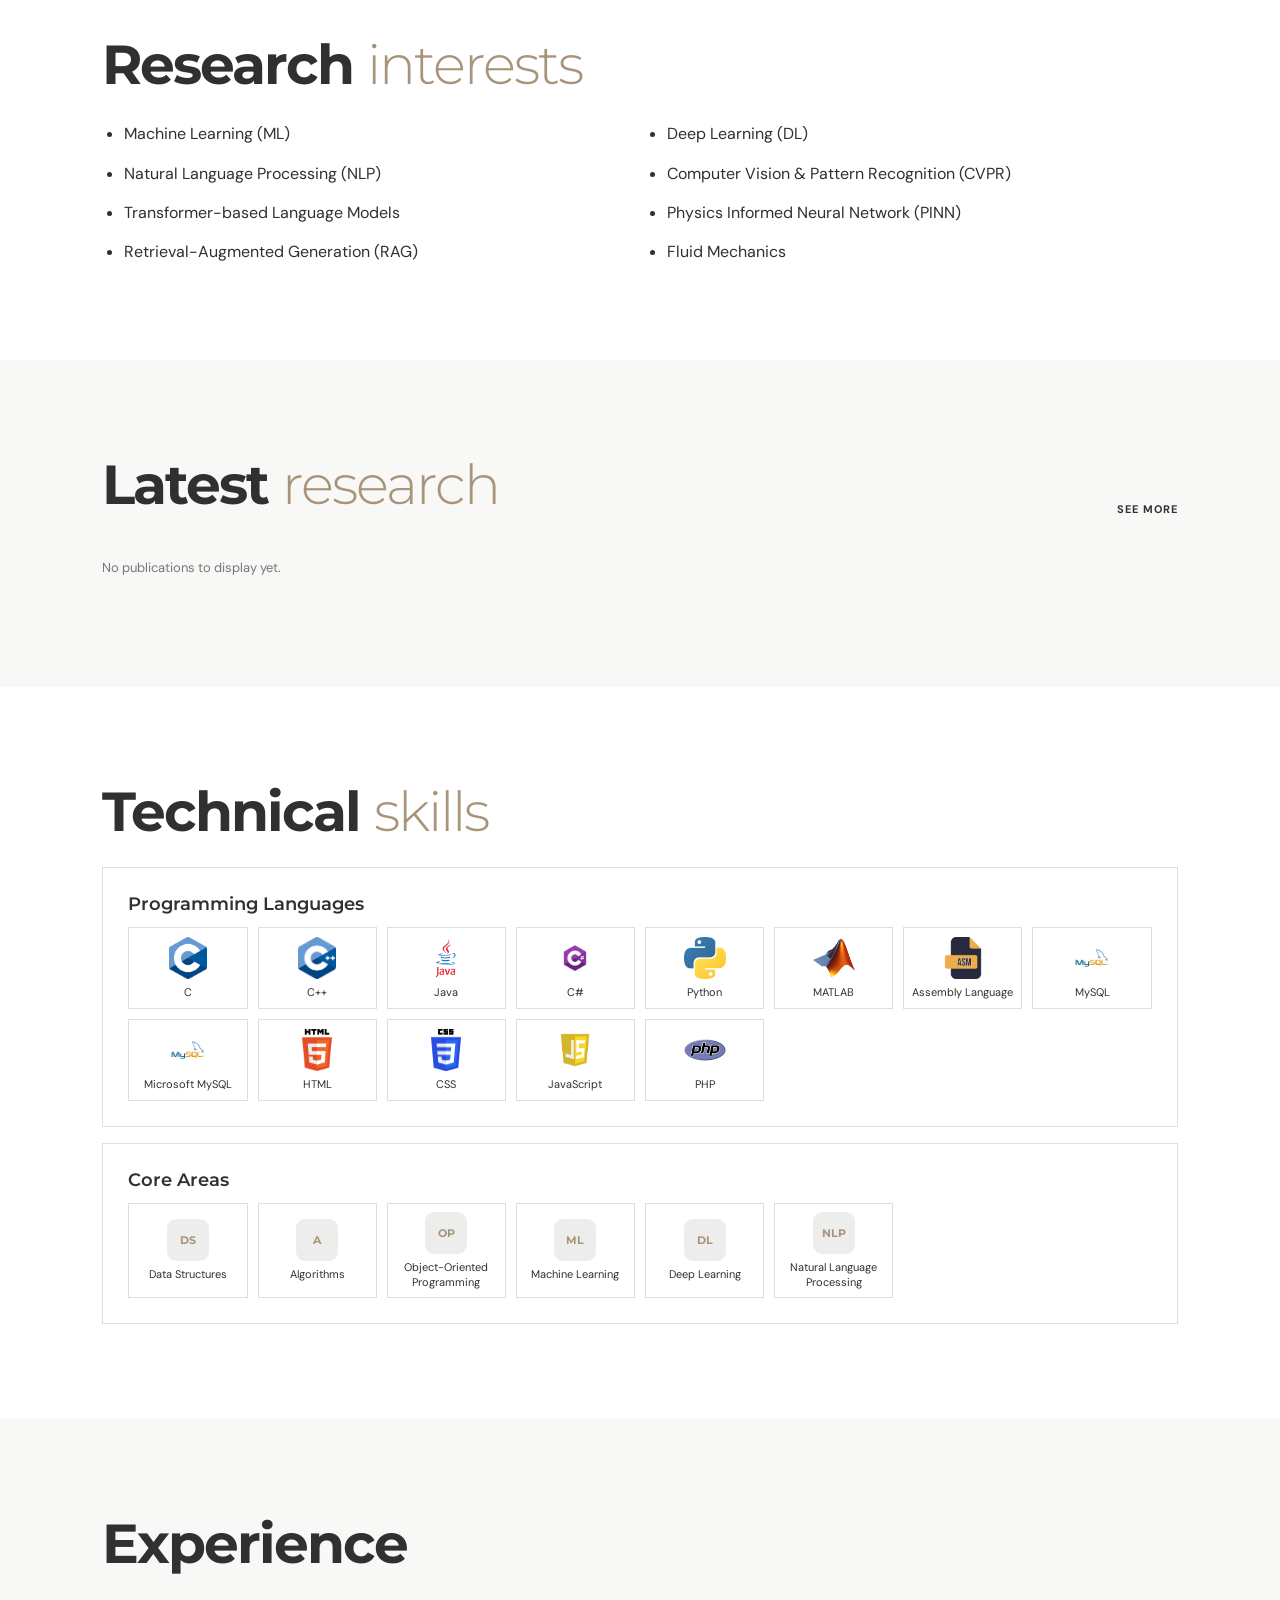
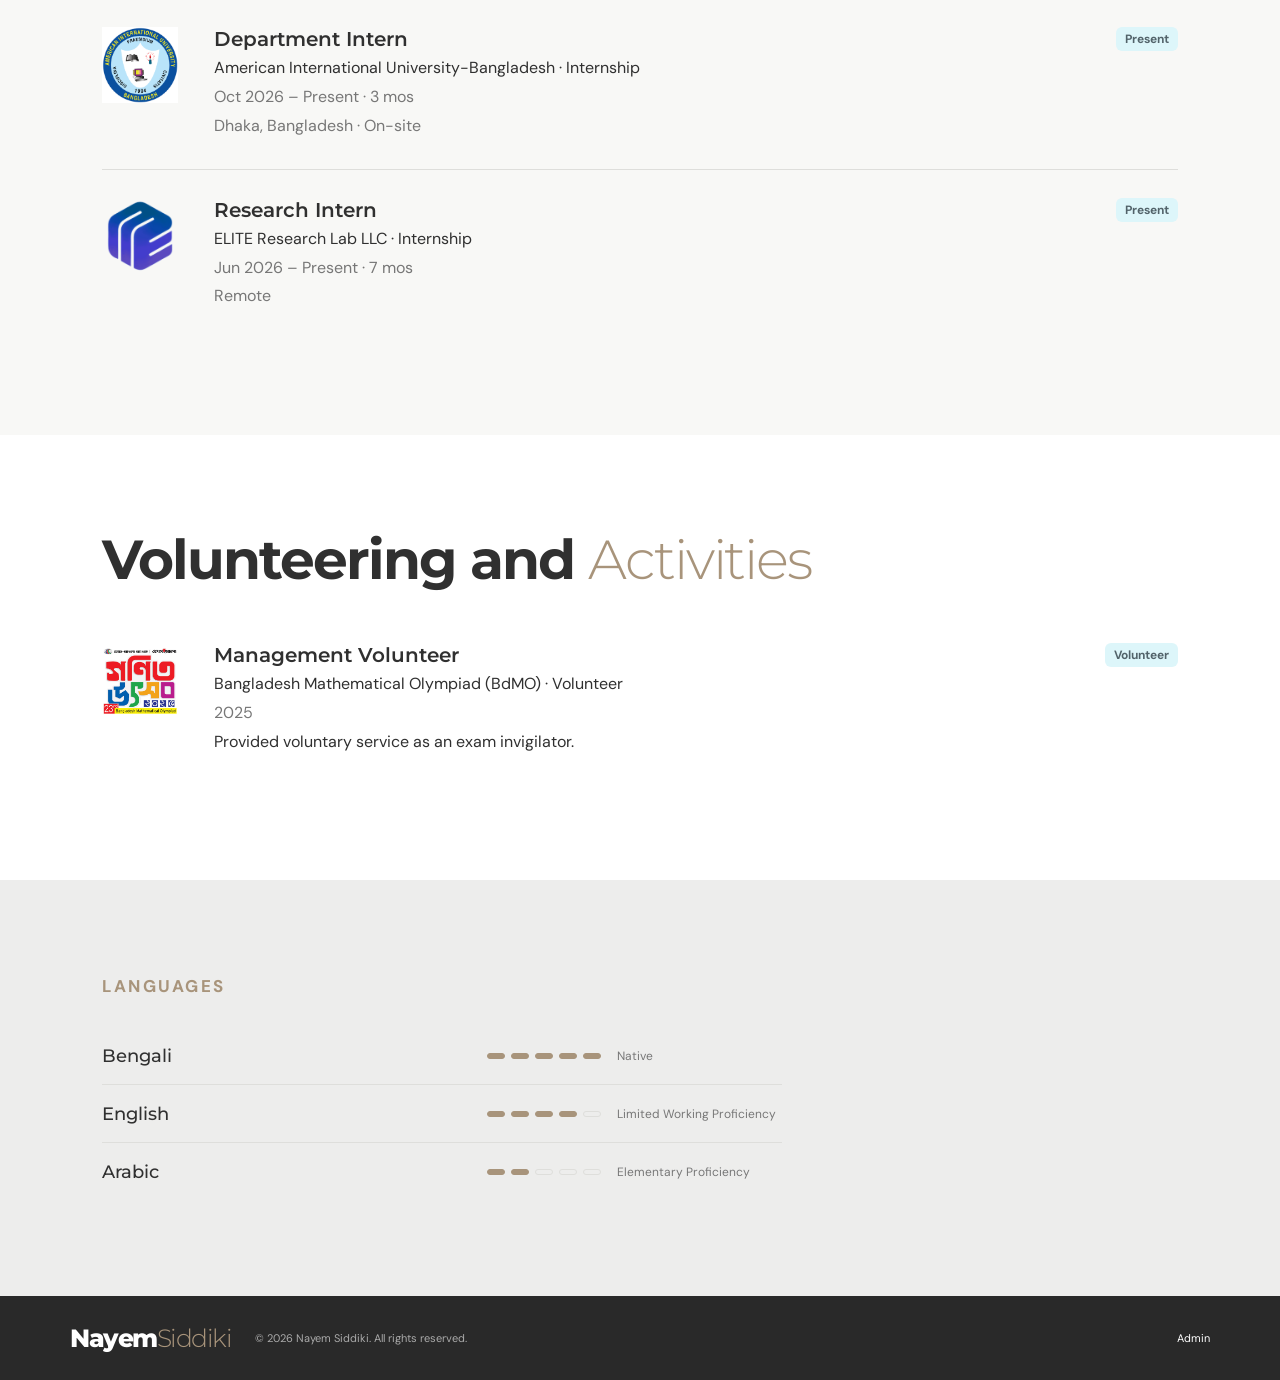
==== commit 94707c77: "...nn" ====
--- a/index.html
+++ b/index.html
@@ -80,8 +80,6 @@
           <li>Physics Informed Neural Network (PINN)</li>
           <li>Retrieval-Augmented Generation (RAG)</li>
           <li>Fluid Mechanics</li>
-          <li>Quantum Computing</li>
-          <li>Quantum Droplet</li>
         </ul>
       </section>
 
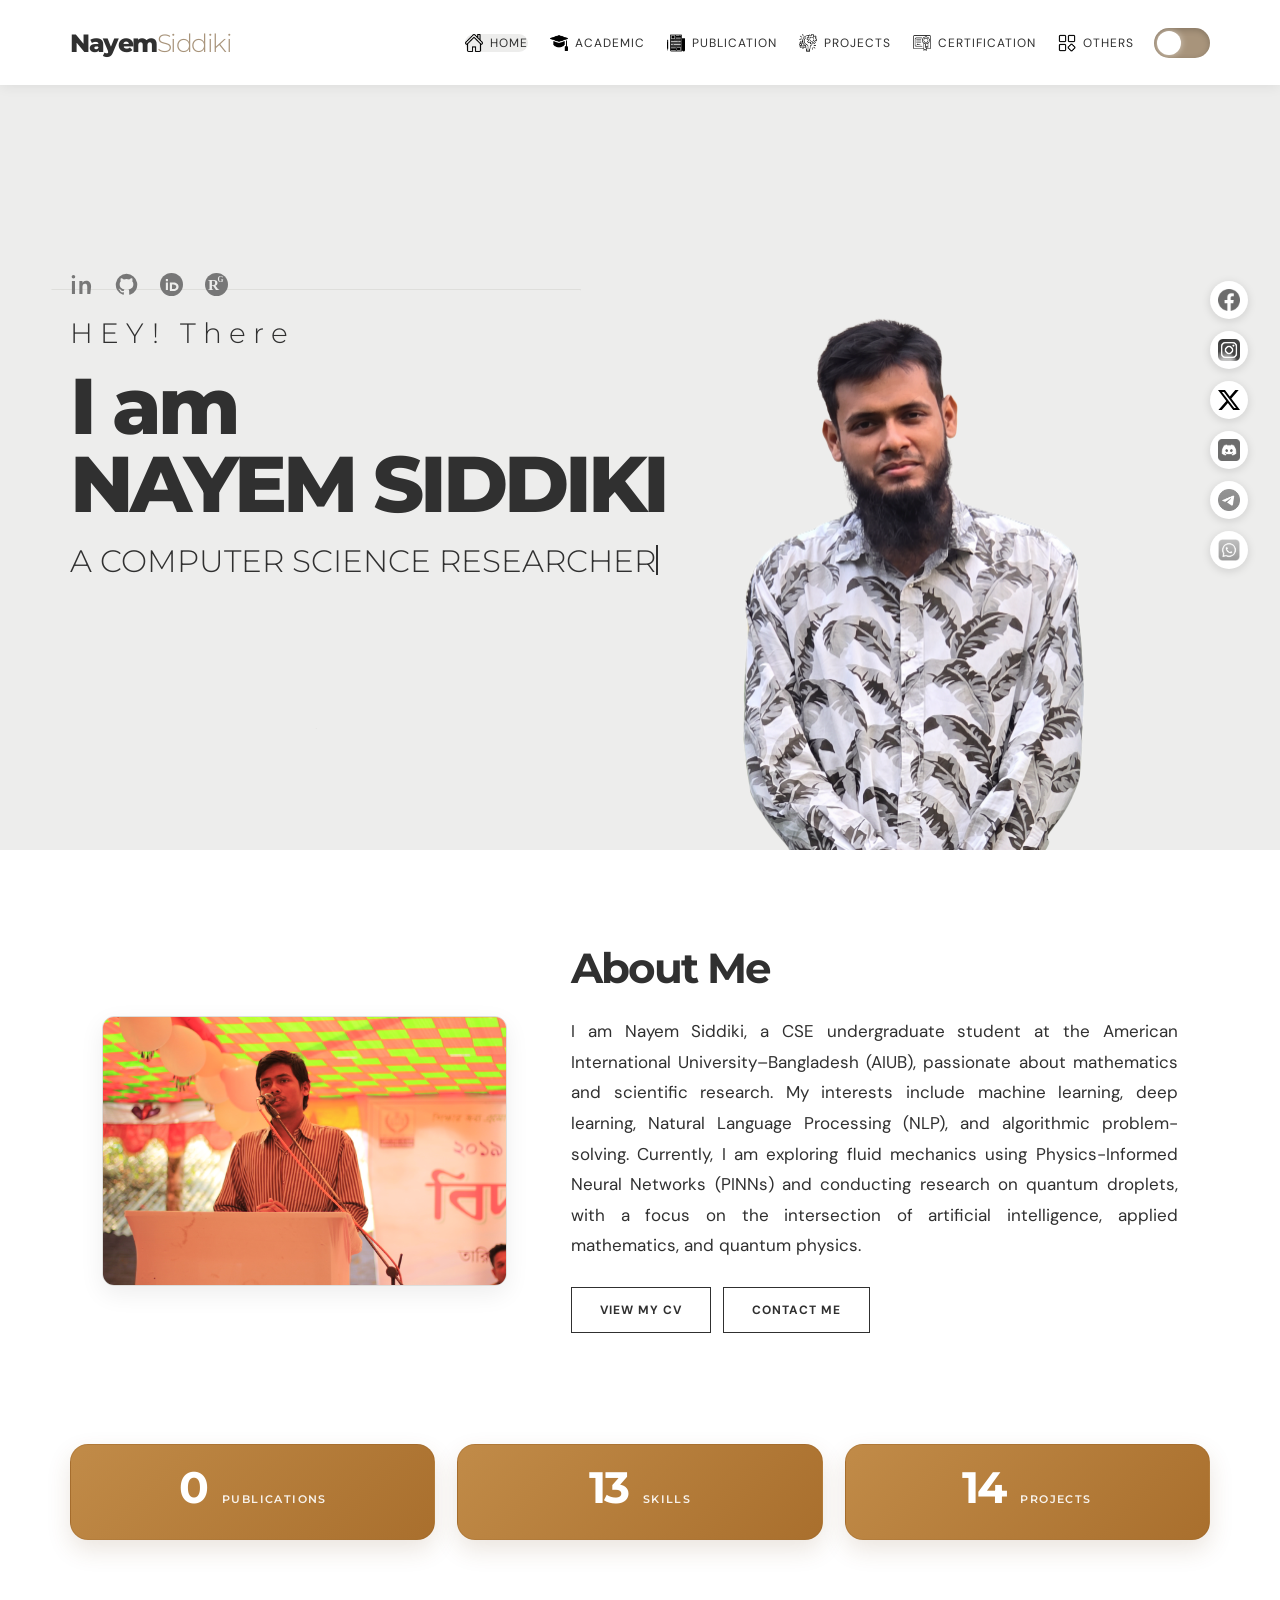
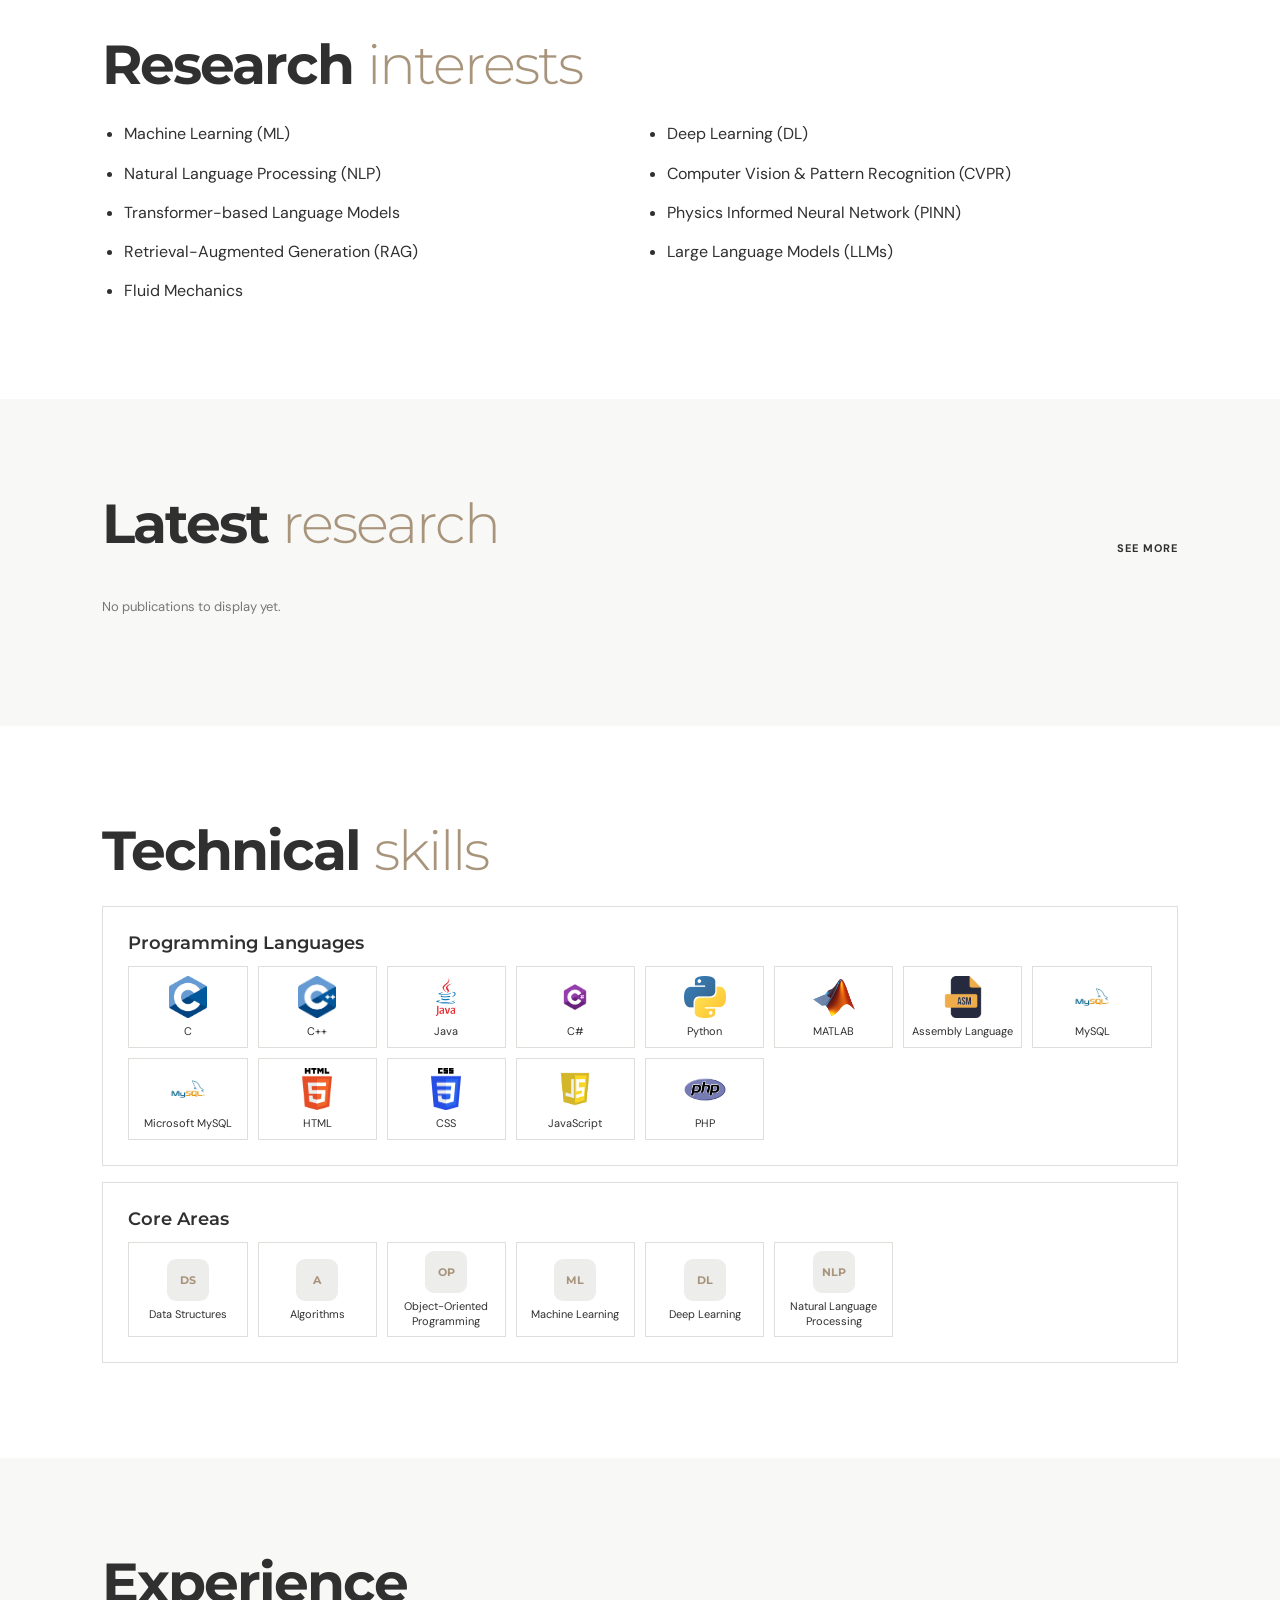
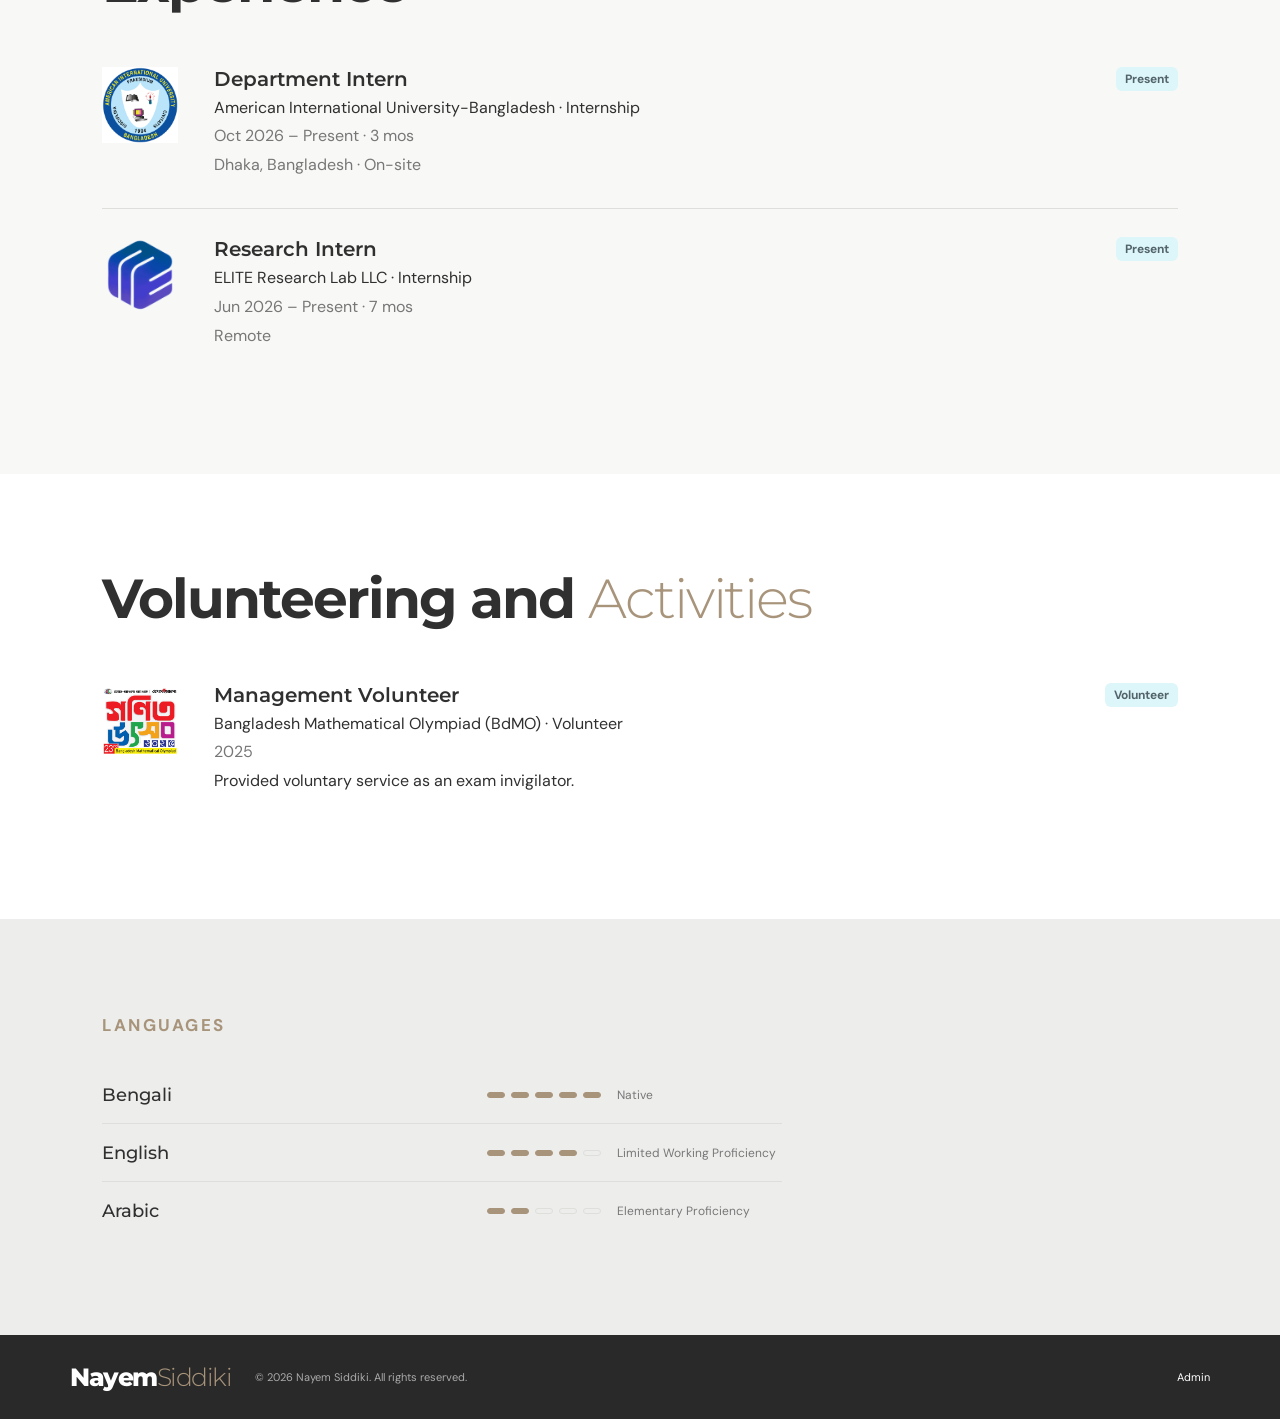
==== commit 2f41b26e: "New: NOV 26, 2026" ====
--- a/index.html
+++ b/index.html
@@ -79,6 +79,7 @@
           <li>Transformer-based Language Models</li>
           <li>Physics Informed Neural Network (PINN)</li>
           <li>Retrieval-Augmented Generation (RAG)</li>
+          <li>Large Language Models (LLMs)</li>
           <li>Fluid Mechanics</li>
         </ul>
       </section>
